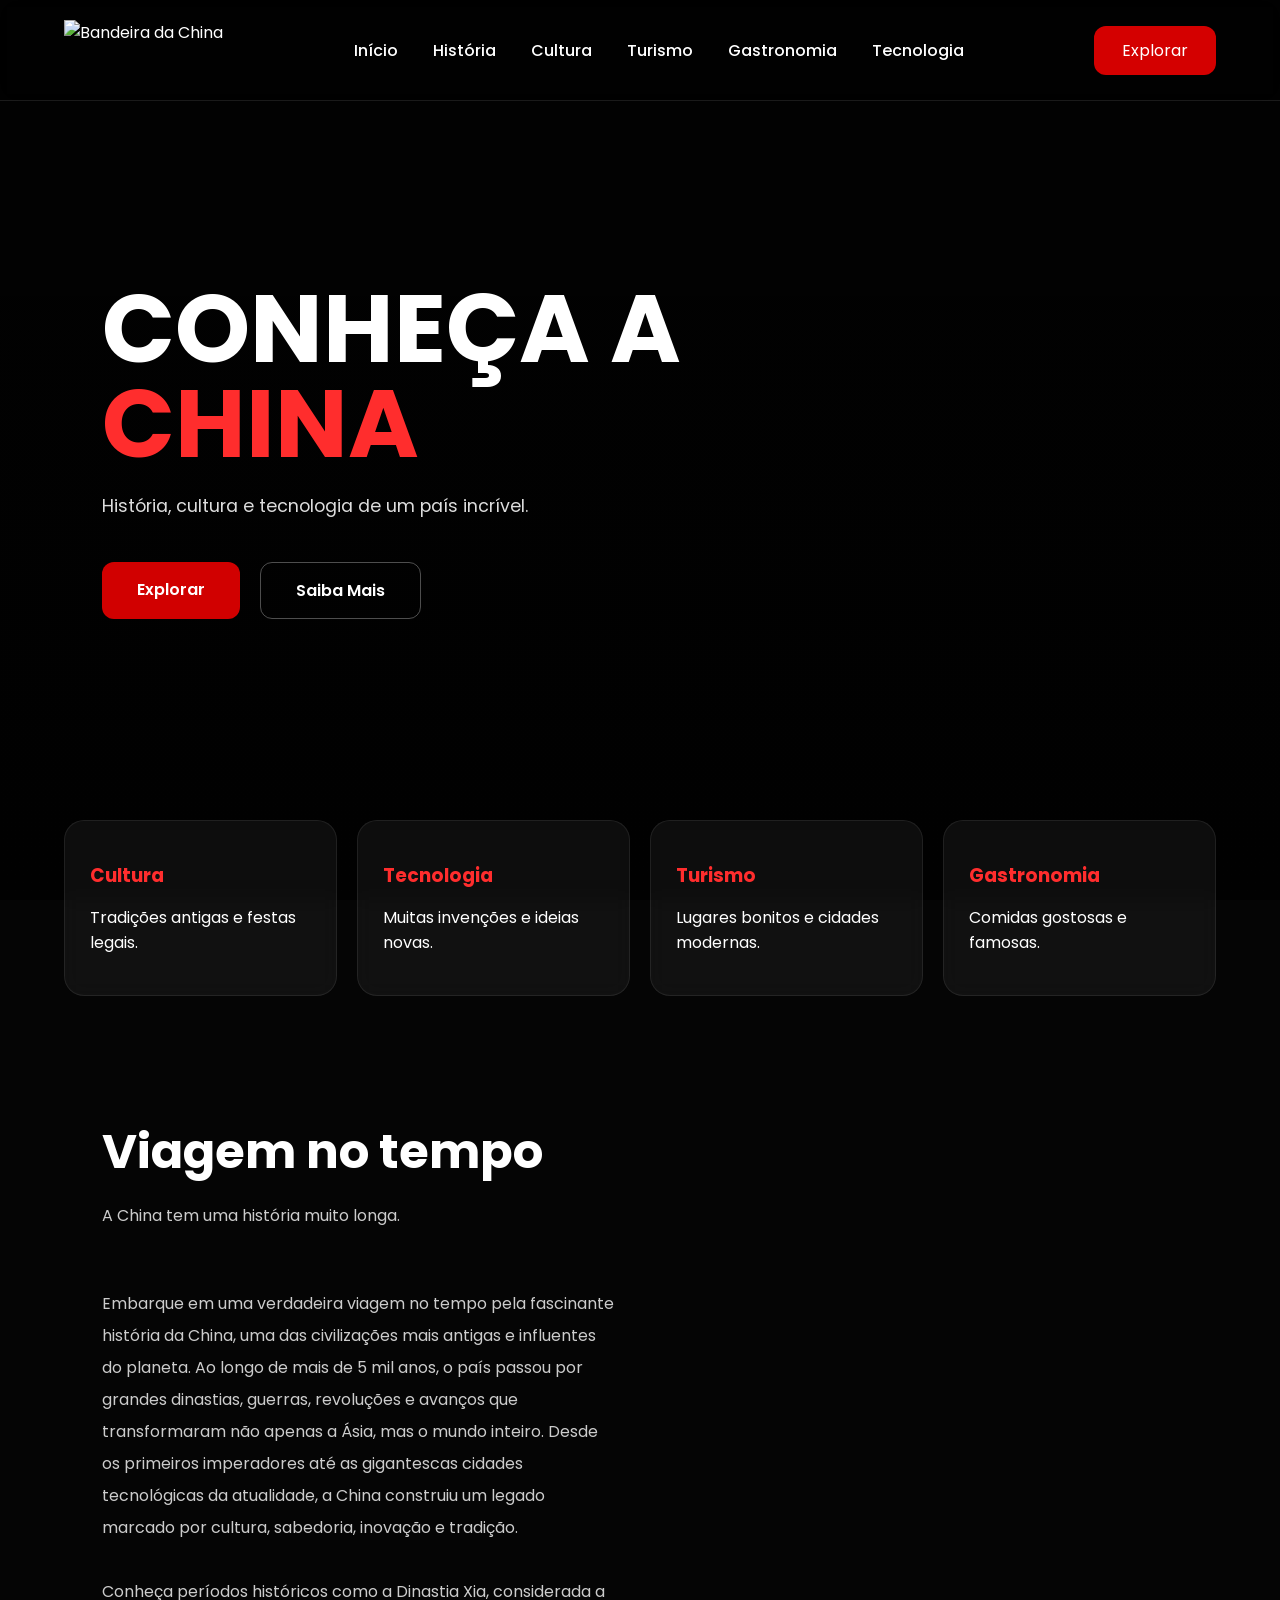
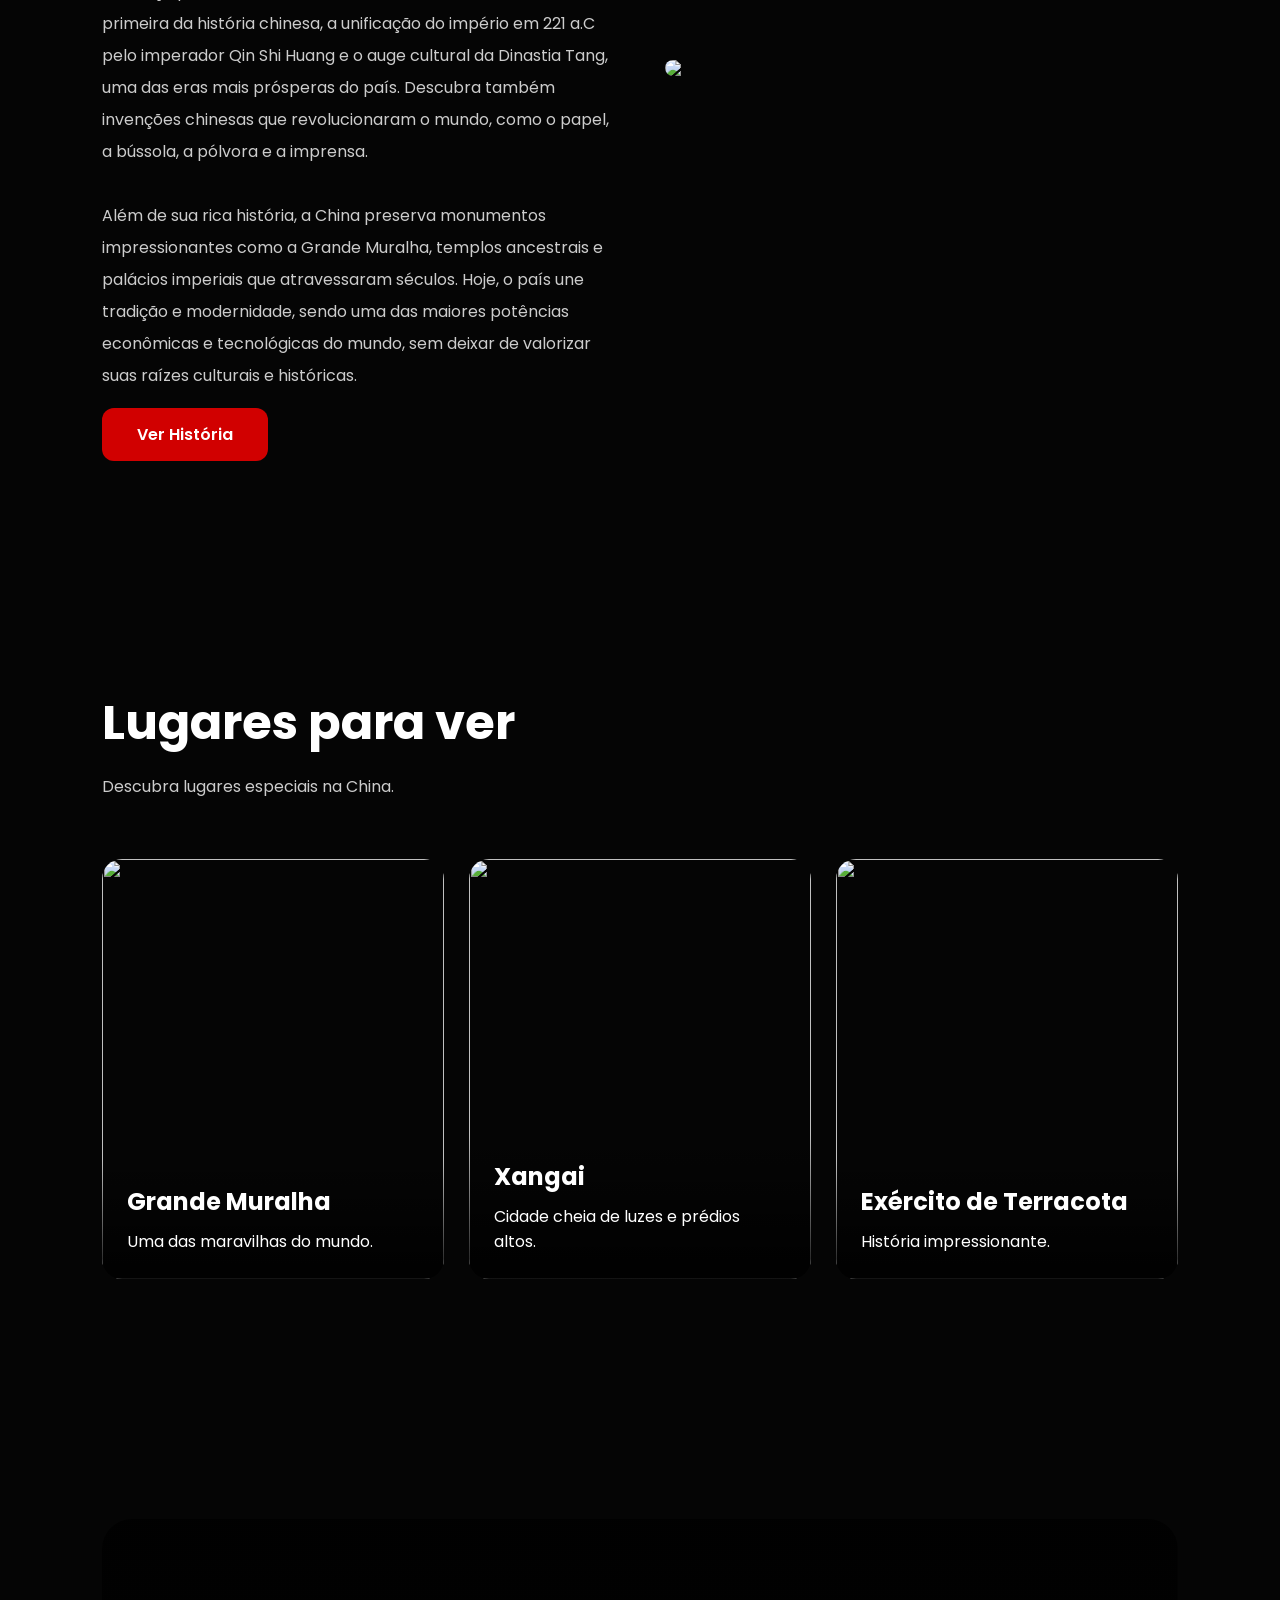
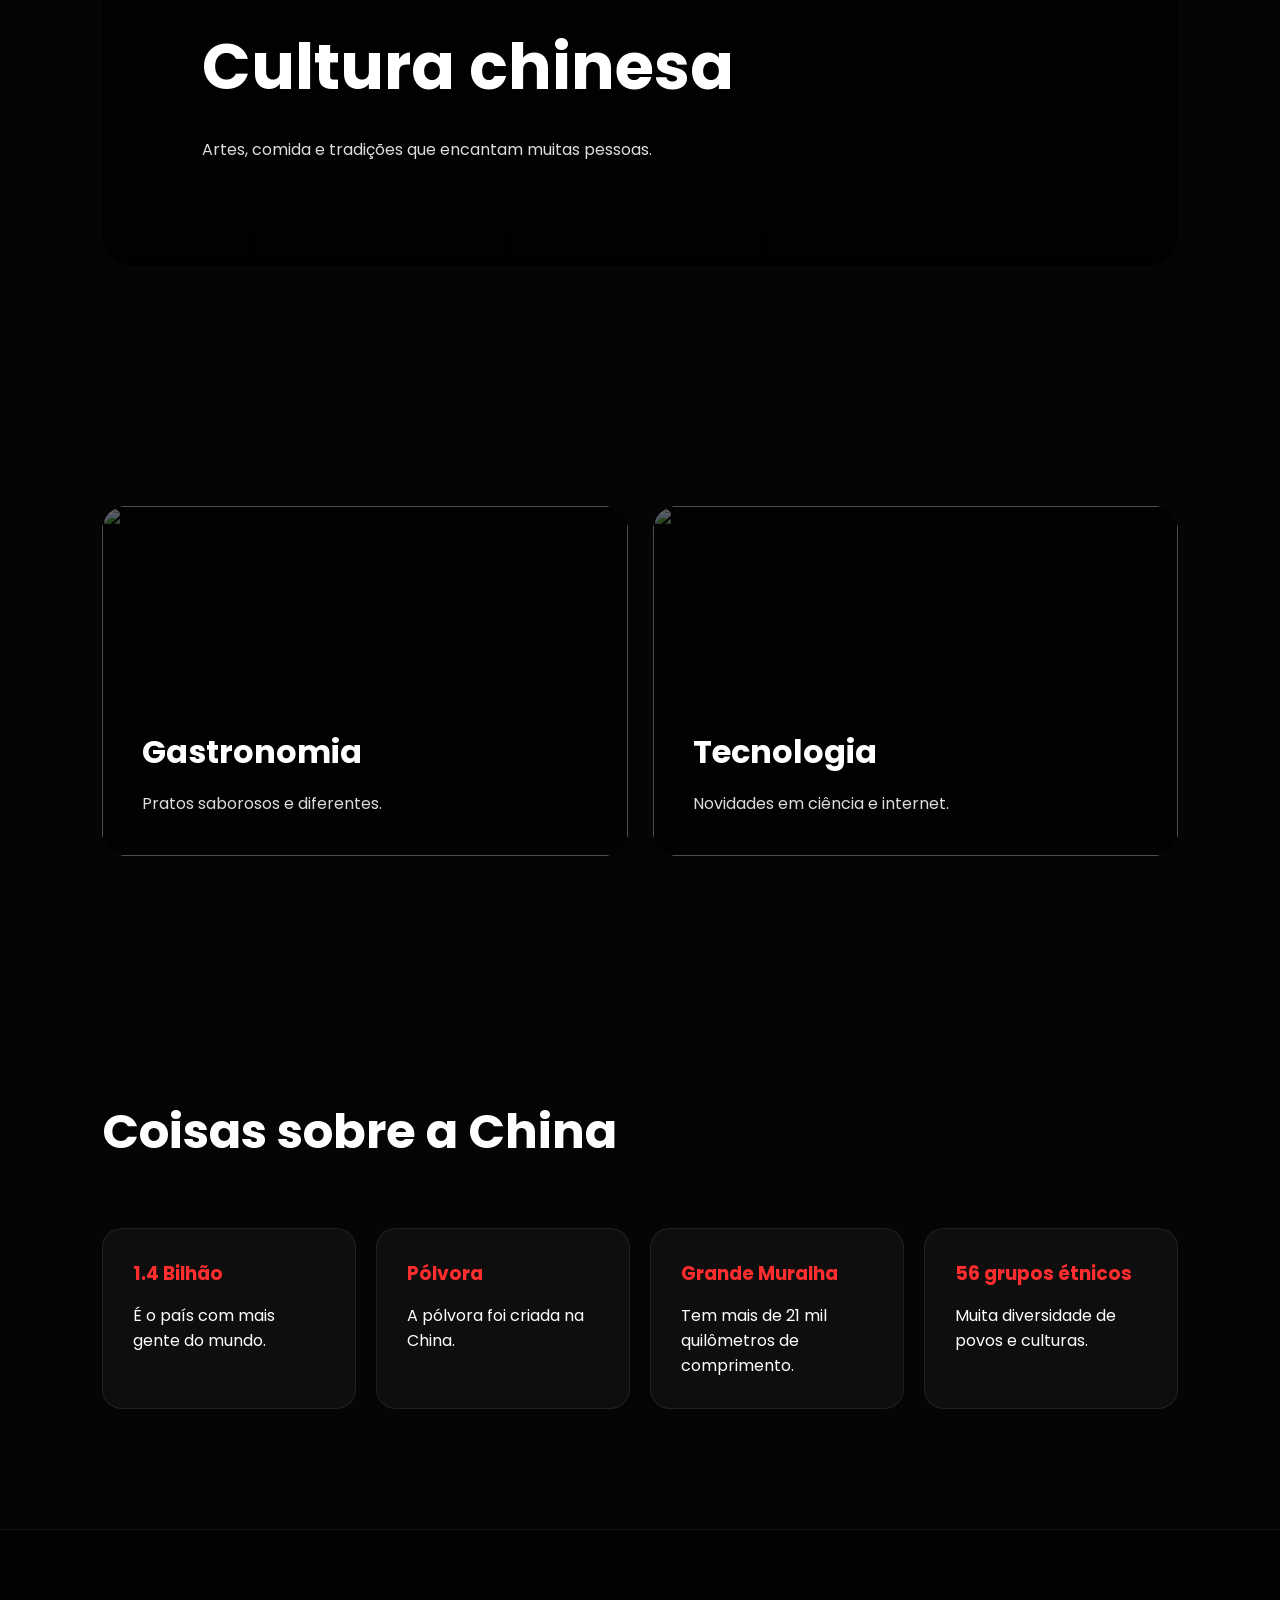
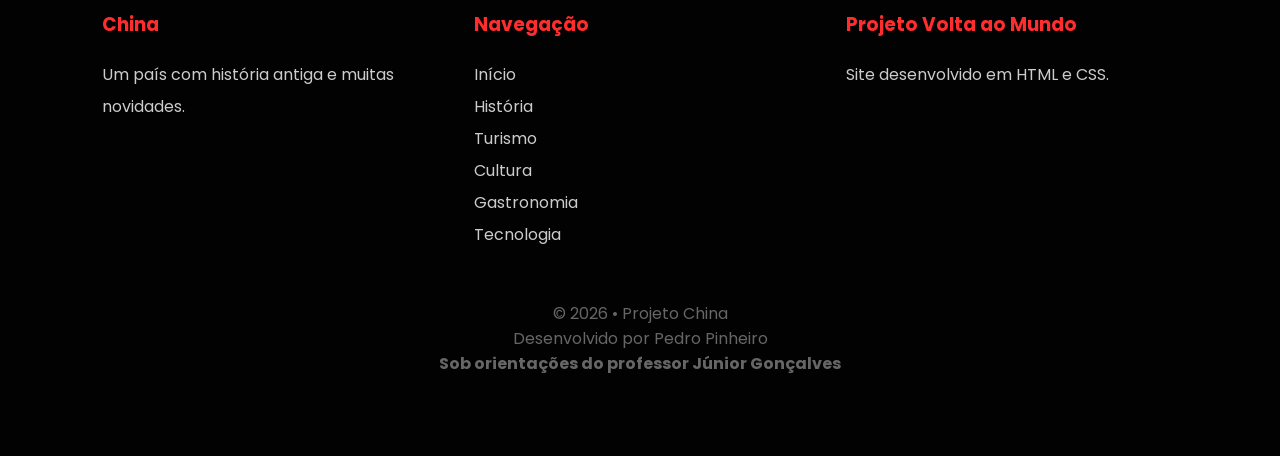
==== index.html @ c3c317b1 "Organizando estrutura do projeto" ====
<!DOCTYPE html>
<html lang="pt-BR">
<head>
<meta charset="UTF-8">
<meta name="viewport" content="width=device-width, initial-scale=1.0">

<title>China • Volta ao Mundo</title>

    <link rel="preconnect" href="https://fonts.googleapis.com">
    <link rel="preconnect" href="https://fonts.gstatic.com" crossorigin>

    <link href="https://fonts.googleapis.com/css2?family=Poppins:wght@300;400;500;600;700;800&display=swap" rel="stylesheet">

    <link rel="stylesheet" href="estilo css/style.css">
</head>
<body>

<header>

    <nav>

        <div class="logo">
            <img src="img/china.png" alt="Bandeira da China" class="logo-flag">
        </div>

        <div class="menu">
            <a href="site.html">Início</a>
            <a href="historia.html">História</a>
            <a href="cultura.html">Cultura</a>
            <a href="turismo.html">Turismo</a>
            <a href="gastronomia.html">Gastronomia</a>
            <a href="tecnologia.html">Tecnologia</a>
        </div>

            <a href="historia.html" class="btn-nav">Explorar</a>

    </nav>

</header>
    <section class="topo">

        <div class="topo-conteudo">

            <h1>
                Conheça a <span>China</span>
            </h1>

            <p>
            História, cultura e tecnologia de um país incrível.
            </p>

        <div class="topo-botoes">

<a href="historia.html" class="btn red">Explorar</a>

<a href="cultura.html" class="btn transparent">Saiba Mais</a>

        </div>

        </div>

    </section>

        <div class="destaques">

        <div class="cartao">
            <h3>Cultura</h3>
                <p>Tradições antigas e festas legais.</p>
        </div>

        <div class="cartao">
            <h3>Tecnologia</h3>
                <p>Muitas invenções e ideias novas.</p>
        </div>

        <div class="cartao">
            <h3>Turismo</h3>
                <p>Lugares bonitos e cidades modernas.</p>
        </div>

        <div class="cartao">
            <h3>Gastronomia</h3>
                <p>Comidas gostosas e famosas.</p>
        </div>

    </div>

    <section>

        <div class="title">

            <h2>Viagem no tempo</h2>

                <p>A China tem uma história muito longa.</p>

        </div>

        <div class="history">

        <div class="history-text">

                <p>
                Embarque em uma verdadeira viagem no tempo pela fascinante história da China, uma das civilizações mais antigas e influentes do planeta. Ao longo de mais de 5 mil anos, o país passou por grandes dinastias, guerras, revoluções e avanços que transformaram não apenas a Ásia, mas o mundo inteiro. Desde os primeiros imperadores até as gigantescas cidades tecnológicas da atualidade, a China construiu um legado marcado por cultura, sabedoria, inovação e tradição.
                <br><br>
                Conheça períodos históricos como a Dinastia Xia, considerada a primeira da história chinesa, a unificação do império em 221 a.C pelo imperador Qin Shi Huang e o auge cultural da Dinastia Tang, uma das eras mais prósperas do país. Descubra também invenções chinesas que revolucionaram o mundo, como o papel, a bússola, a pólvora e a imprensa.
                <br><br>
                Além de sua rica história, a China preserva monumentos impressionantes como a Grande Muralha, templos ancestrais e palácios imperiais que atravessaram séculos. Hoje, o país une tradição e modernidade, sendo uma das maiores potências econômicas e tecnológicas do mundo, sem deixar de valorizar suas raízes culturais e históricas.
                </p>

                    <a href="historia.html" class="btn red">Ver História</a>

        </div>

        <img src="https://images.unsplash.com/photo-1508804185872-d7badad00f7d?q=80&w=1974&auto=format&fit=crop">

    </div>

</section>

    <section>

        <div class="title">

            <h2>Lugares para ver</h2>

                <p>Descubra lugares especiais na China.</p>

    </div>

        <div class="cartoes">

        <a href="turismo.html" class="card-link">
            <div class="card">

                <img src="https://images.unsplash.com/photo-1508804185872-d7badad00f7d?q=80&w=1974&auto=format&fit=crop">

                <div class="overlay">
                    <h3>Grande Muralha</h3>
                        <p>Uma das maravilhas do mundo.</p>
                </div>

            </div>
        </a>

        <a href="turismo.html" class="card-link">
            <div class="card">

                <img src="img/xangaiimg.jpg">

                <div class="overlay">
                    <h3>Xangai</h3>
                        <p>Cidade cheia de luzes e prédios altos.</p>
                </div>

            </div>
        </a>

        <a href="turismo.html" class="card-link">
            <div class="card">

                <img src="img/guerreiros-do-exercito-de-terracota.webp">

                <div class="overlay">
                    <h3>Exército de Terracota</h3>
                        <p>História impressionante.</p>
                </div>

            </div>
        </a>

    </section>

    <section>

            <div class="culture">

                <h2>Cultura chinesa</h2>

                    <p>
                    Artes, comida e tradições que encantam muitas pessoas.
                    </p>

            </div>

    </section>

    <section>

            <div class="info-grid">

            <div class="info-card">

            <img src="https://images.unsplash.com/photo-1569718212165-3a8278d5f624?q=80&w=1974&auto=format&fit=crop">

            <div class="info-overlay">

            <h3>Gastronomia</h3>

                <p>
                Pratos saborosos e diferentes.
                </p>

            </div>

    </div>

            <div class="info-card">

            <img src="https://images.unsplash.com/photo-1516321318423-f06f85e504b3?q=80&w=1974&auto=format&fit=crop">

            <div class="info-overlay">

                <h3>Tecnologia</h3>

                    <p>
                    Novidades em ciência e internet.
                    </p>

            </div>

            </div>

    </div>

    </section>

    <section>

            <div class="title">

                <h2>Coisas sobre a China</h2>

            </div>

            <div class="facts">

            <div class="fact">
                <h3>1.4 Bilhão</h3>
                    <p>É o país com mais gente do mundo.</p>
            </div>

            <div class="fact">
                <h3>Pólvora</h3>
                    <p>A pólvora foi criada na China.</p>
            </div>

            <div class="fact">
                <h3>Grande Muralha</h3>
                    <p>Tem mais de 21 mil quilômetros de comprimento.</p>
            </div>

            <div class="fact">
                <h3>56 grupos étnicos</h3>
                    <p>Muita diversidade de povos e culturas.</p>
            </div>

    </div>

    </section>

    <footer>

            <div class="footer-content">

            <div>

                <h3>China</h3>

                    <p>
                    Um país com história antiga e muitas novidades.
                    </p>

            </div>

            <div>

                <h3>Navegação</h3>

                    <p><a href="site.html">Início</a></p>
                    <p><a href="historia.html">História</a></p>
                    <p><a href="turismo.html">Turismo</a></p>
                    <p><a href="cultura.html">Cultura</a></p>
                    <p><a href="gastronomia.html">Gastronomia</a></p>
                    <p><a href="tecnologia.html">Tecnologia</a></p>

            </div>

            <div>

                <h3>Projeto Volta ao Mundo</h3>

                    <p>
                    Site desenvolvido em HTML e CSS.
                    </p>

            </div>

    </div>

            <div class="copy">
            © 2026 • Projeto China
            <br>
            Desenvolvido por Pedro Pinheiro
            <br>
            <strong>Sob orientações do professor Júnior Gonçalves</strong>
            </div>

    </footer>

</body>
</html>
---- estilo css/style.css ----
*{
    margin:0;
    padding:0;
    box-sizing:border-box;
    scroll-behavior:smooth;
    font-family:'Poppins',sans-serif;
}

body{
    background:#050505;
    color:white;
    overflow-x:hidden;
}

::-webkit-scrollbar{
    width:10px;
}

::-webkit-scrollbar-thumb{
    background:#c40000;
    border-radius:20px;
}
header{
    width:100%;
    position:fixed;
    top:0;
    z-index:999;
    backdrop-filter:blur(10px);
    background:rgba(0,0,0,0.4);
    border-bottom:1px solid rgba(255,255,255,0.1);
}

nav{
    width:90%;
    margin:auto;
    display:flex;
    align-items:center;
    justify-content:space-between;
    padding:20px 0;
}

.logo{
    display:flex;
    align-items:center;
}

.logo img,
.logo-flag{
    height:60px;
    width:auto;
    display:block;
}

.menu{
    display:flex;
    gap:35px;
}

.menu a{
    text-decoration:none;
    color:white;
    font-weight:500;
    transition:0.3s;
}

.menu a:hover{
    color:#ff2d2d;
}

.btn-nav{
    padding:12px 28px;
    background:#d40000;
    border-radius:12px;
    text-decoration:none;
    color:white;
    transition:0.3s;
}

.btn-nav:hover{
    background:#ff0000;
}

.topo{
    height:100vh;
    background:
    linear-gradient(rgba(0,0,0,0.65), rgba(0,0,0,0.8)),
    url('../img/turismo.png');
    background-size:cover;
    background-position:center;
    display:flex;
    align-items:center;
    padding:0 8%;
}

.topo-conteudo{
    max-width:700px;
}

.topo-conteudo h1{
    font-size:6rem;
    line-height:95px;
    margin-bottom:20px;
    text-transform:uppercase;
}

.topo-conteudo h1 span{
    color:#ff2d2d;
}

.topo-conteudo p{
    font-size:1.1rem;
    color:#ddd;
    line-height:1.8;
    margin-bottom:40px;
}

.topo-botoes{
    display:flex;
    gap:20px;
}

.btn{
    padding:15px 35px;
    border-radius:12px;
    text-decoration:none;
    font-weight:600;
    transition:0.4s;
}

.red{
    background:#d10000;
    color:white;
}

.red:hover{
    background:#ff0000;
    transform:translateY(-5px);
}

.transparent{
    border:1px solid rgba(255,255,255,0.3);
    color:white;
}

.transparent:hover{
    background:white;
    color:black;
}

.destaques{
    width:90%;
    margin:auto;
    margin-top:-80px;
    display:grid;
    grid-template-columns:repeat(auto-fit,minmax(220px,1fr));
    gap:20px;
}

.cartao{
    background:rgba(255,255,255,0.05);
    border:1px solid rgba(255,255,255,0.08);
    padding:40px 25px;
    border-radius:20px;
    backdrop-filter:blur(10px);
    transition:0.4s;
}

.cartao:hover{
    transform:translateY(-10px);
    border-color:#ff0000;
}

.cartao h3{
    margin-bottom:15px;
    color:#ff2d2d;
}

section{
    padding:120px 8%;
}

.title{
    margin-bottom:60px;
}

.title h2{
    font-size:3rem;
    margin-bottom:15px;
}

.title span{
    color:#ff2d2d;
}

.title p{
    color:#ccc;
}

.history{
    display:grid;
    grid-template-columns:1fr 1fr;
    gap:50px;
    align-items:center;
}

.history img{
    width:100%;
    border-radius:25px;
}

.history-text p{
    line-height:2;
    color:#ccc;
    margin-bottom:30px;
}

.cartoes{
    display:grid;
    grid-template-columns:repeat(auto-fit,minmax(250px,1fr));
    gap:25px;
}

.card-link{
    text-decoration:none;
    color:inherit;
    display:block;
}

.card{

    position:relative;
    overflow:hidden;
    border-radius:20px;
    height:420px;
}

.card img{
    width:100%;
    height:100%;
    object-fit:cover;
    transition:0.5s;
}

.card:hover img{
    transform:scale(1.1);
}

.overlay{
    position:absolute;
    bottom:0;
    width:100%;
    padding:25px;
    background:linear-gradient(transparent, rgba(0,0,0,0.9));
}

.overlay h3{
    font-size:1.5rem;
    margin-bottom:10px;
}

.culture{
    background:
    linear-gradient(rgba(0,0,0,0.75), rgba(0,0,0,0.8)),
    url('https://images.unsplash.com/photo-1513407030348-c983a97b98d8?q=80&w=1974&auto=format&fit=crop');
    background-size:cover;
    background-position:center;
    border-radius:30px;
    padding:100px;
}

.culture h2{
    font-size:4rem;
    margin-bottom:20px;
}

.culture p{
    max-width:700px;
    color:#ddd;
    line-height:2;
}

.info-grid{
    display:grid;
    grid-template-columns:repeat(auto-fit,minmax(350px,1fr));
    gap:25px;
}

.info-card{
    position:relative;
    border-radius:25px;
    overflow:hidden;
    height:350px;
}

.info-card img{
    width:100%;
    height:100%;
    object-fit:cover;
}

.info-overlay{
    position:absolute;
    inset:0;
    background:rgba(0,0,0,0.6);
    padding:40px;
    display:flex;
    flex-direction:column;
    justify-content:end;
}

.info-overlay h3{
    font-size:2rem;
    margin-bottom:15px;
}

.info-overlay p{
    color:#ddd;
}

.facts{
    display:grid;
    grid-template-columns:repeat(auto-fit,minmax(250px,1fr));
    gap:20px;
}

.fact{
    background:rgba(255,255,255,0.04);
    border:1px solid rgba(255,255,255,0.08);
    border-radius:20px;
    padding:30px;
    transition:0.3s;
}

.fact:hover{
    border-color:#ff0000;
    transform:translateY(-10px);
}

.fact h3{
    color:#ff2d2d;
    margin-bottom:15px;
}

footer{
    padding:80px 8%;
    background:#020202;
    border-top:1px solid rgba(255,255,255,0.08);
}

.footer-content{
    display:grid;
    grid-template-columns:repeat(auto-fit,minmax(250px,1fr));
    gap:40px;
}

.footer-content h3{
    margin-bottom:20px;
    color:#ff2d2d;
}

.footer-content p,
.footer-content a{
    color:#ccc;
    text-decoration:none;
    line-height:2;
}

.copy{
    margin-top:50px;
    text-align:center;
    color:#666;
}

.cultura-page .topo{
    height:80vh;
    background:
    linear-gradient(rgba(0,0,0,0.6), rgba(0,0,0,0.8)),
    url('https://images.unsplash.com/photo-1513407030348-c983a97b98d8?q=80&w=1974&auto=format&fit=crop');
    background-size:cover;
    background-position:center;
    display:flex;
    align-items:center;
    justify-content:center;
    text-align:center;
}

.cultura-page section{
    padding:100px 10%;
}

.cultura-page .cartoes{
    display:grid;
    grid-template-columns:repeat(auto-fit,minmax(250px,1fr));
    gap:25px;
}

.cultura-page .card{
    background:#111;
    padding:40px;
    border-radius:20px;
    transition:0.3s;
}

.cultura-page .card:hover{
    transform:translateY(-10px);
    border:1px solid #ff0000;
}

.cultura-page .card h3{
    margin-bottom:15px;
    color:#ff0000;
}

.cultura-page .card p{
    color:#ccc;
    line-height:1.8;
}
.historia-page .topo{
    height:80vh;
    background:
    linear-gradient(rgba(0,0,0,0.6), rgba(0,0,0,0.8)),
    url('https://images.unsplash.com/photo-1528164344705-47542687000d?q=80&w=1974&auto=format&fit=crop');
    background-size:cover;
    background-position:center;
    display:flex;
    align-items:center;
    justify-content:center;
    text-align:center;
}

.historia-page .content{
    display:grid;
    grid-template-columns:1fr 1fr;
    gap:50px;
    align-items:center;
    margin-bottom:60px;
}

.historia-page .content img{
    width:100%;
    border-radius:25px;
}

.historia-page .content p{
    line-height:2;
    color:#ccc;
}

.historia-page .timeline{
    display:grid;
    grid-template-columns:repeat(auto-fit,minmax(200px,1fr));
    gap:20px;
}

.historia-page .box{
    background:rgba(255,255,255,0.04);
    border:1px solid rgba(255,255,255,0.08);
    border-radius:20px;
    padding:30px;
    text-align:center;
    transition:0.3s;
}

.historia-page .box:hover{
    border-color:#ff0000;
    transform:translateY(-10px);
}

.historia-page .box h3{
    color:#ff0000;
    margin-bottom:15px;
}

.gastronomia-page .topo{
    height:70vh;
    background:
    linear-gradient(rgba(0,0,0,0.7), rgba(0,0,0,0.8)),
    url('https://images.unsplash.com/photo-1569718212165-3a8278d5f624?q=80&w=1974&auto=format&fit=crop');
    background-size:cover;
    background-position:center;
    display:flex;
    align-items:center;
    justify-content:center;
    text-align:center;
}

.gastronomia-page section{
    padding:100px 10%;
}

.gastronomia-page .foods{
    display:grid;
    grid-template-columns:repeat(auto-fit,minmax(250px,1fr));
    gap:25px;
}

.gastronomia-page .food{
    background:#111;
    padding:30px;
    border-radius:20px;
    transition:0.3s;
}

.gastronomia-page .food:hover{
    transform:translateY(-10px);
    border:1px solid #ff0000;
}

.gastronomia-page .food h3{
    margin-bottom:15px;
    color:#ff0000;
}

.gastronomia-page .food p{
    color:#ccc;
    line-height:1.8;
}

.tecnologia-page .topo{
    height:80vh;
    background:
    linear-gradient(rgba(0,0,0,0.7), rgba(0,0,0,0.85)),
    url('https://images.unsplash.com/photo-1516321318423-f06f85e504b3?q=80&w=1974&auto=format&fit=crop');
    background-size:cover;
    background-position:center;
    display:flex;
    align-items:center;
    justify-content:center;
    text-align:center;
}

.tecnologia-page section{
    padding:100px 10%;
}

.tecnologia-page .tech-grid{
    display:grid;
    grid-template-columns:repeat(auto-fit,minmax(250px,1fr));
    gap:25px;
}

.tecnologia-page .tech{
    background:#111;
    padding:40px;
    border-radius:20px;
    border:1px solid rgba(255,255,255,0.08);
    transition:0.3s;
}

.tecnologia-page .tech:hover{
    transform:translateY(-10px);
    border-color:#ff0000;
}

.tecnologia-page .tech h3{
    margin-bottom:15px;
    color:#ff0000;
}

.tecnologia-page .tech p{
    color:#ccc;
    line-height:1.8;
}

.turismo-page .topo{
    height:80vh;
    background:
    linear-gradient(rgba(0,0,0,0.7), rgba(0,0,0,0.8)),
    url('../img/turismo.png');
    background-size:cover;
    background-position:center;
    display:flex;
    align-items:center;
    justify-content:center;
    text-align:center;
}

.turismo-page section{
    padding:100px 10%;
}

.turismo-page .gallery{
    display:grid;
    grid-template-columns:repeat(auto-fit,minmax(300px,1fr));
    gap:25px;
}

.turismo-page .place{
    position:relative;
    overflow:hidden;
    border-radius:20px;
    height:400px;
    transition:0.5s;
}

.turismo-page .place:hover{
    transform:scale(1.05);
}

.turismo-page .place img{
    width:100%;
    height:100%;
    object-fit:cover;
    transition:0.5s;
}

.turismo-page .place:hover img{
    transform:scale(1.1);
}

.turismo-page .overlay{
    position:absolute;
    bottom:0;
    width:100%;
    padding:25px;
    background:linear-gradient(transparent, rgba(0,0,0,0.9));
}

.turismo-page .overlay h2{
    font-size:1.5rem;
    margin-bottom:10px;
}

.tourism-cards{
    display:grid;
    grid-template-columns:repeat(auto-fit,minmax(300px,1fr));
    gap:30px;
    margin-top:60px;
}

.tourism-card{
    background:rgba(255,255,255,0.05);
    border:1px solid rgba(255,255,255,0.1);
    padding:40px;
    border-radius:20px;
    transition:0.3s;
}

.tourism-card:hover{
    transform:translateY(-10px);
    border-color:#ff2d2d;
    background:rgba(255,255,255,0.08);
}

.tourism-card h3{
    color:#ff2d2d;
    margin-bottom:20px;
    font-size:1.5rem;
}

.tourism-card p{
    color:#ccc;
    line-height:1.8;
    margin-bottom:15px;
}
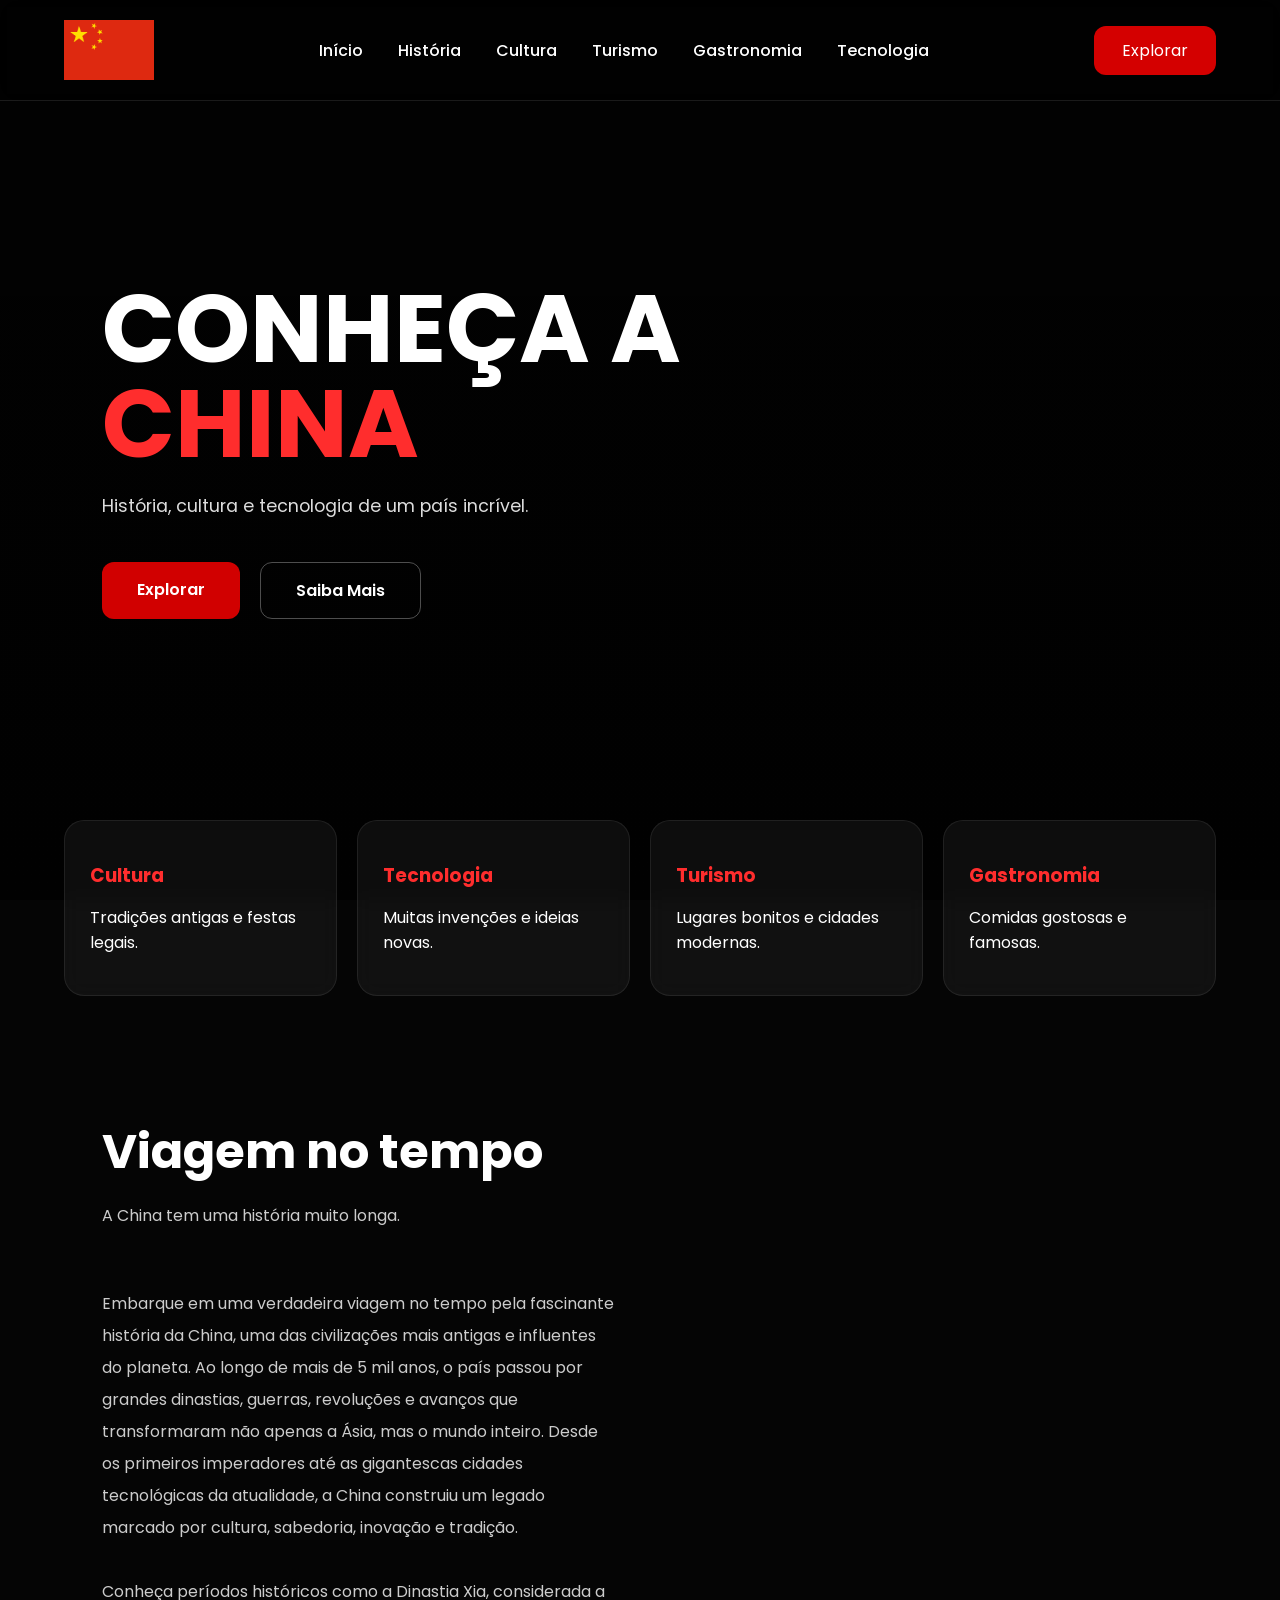
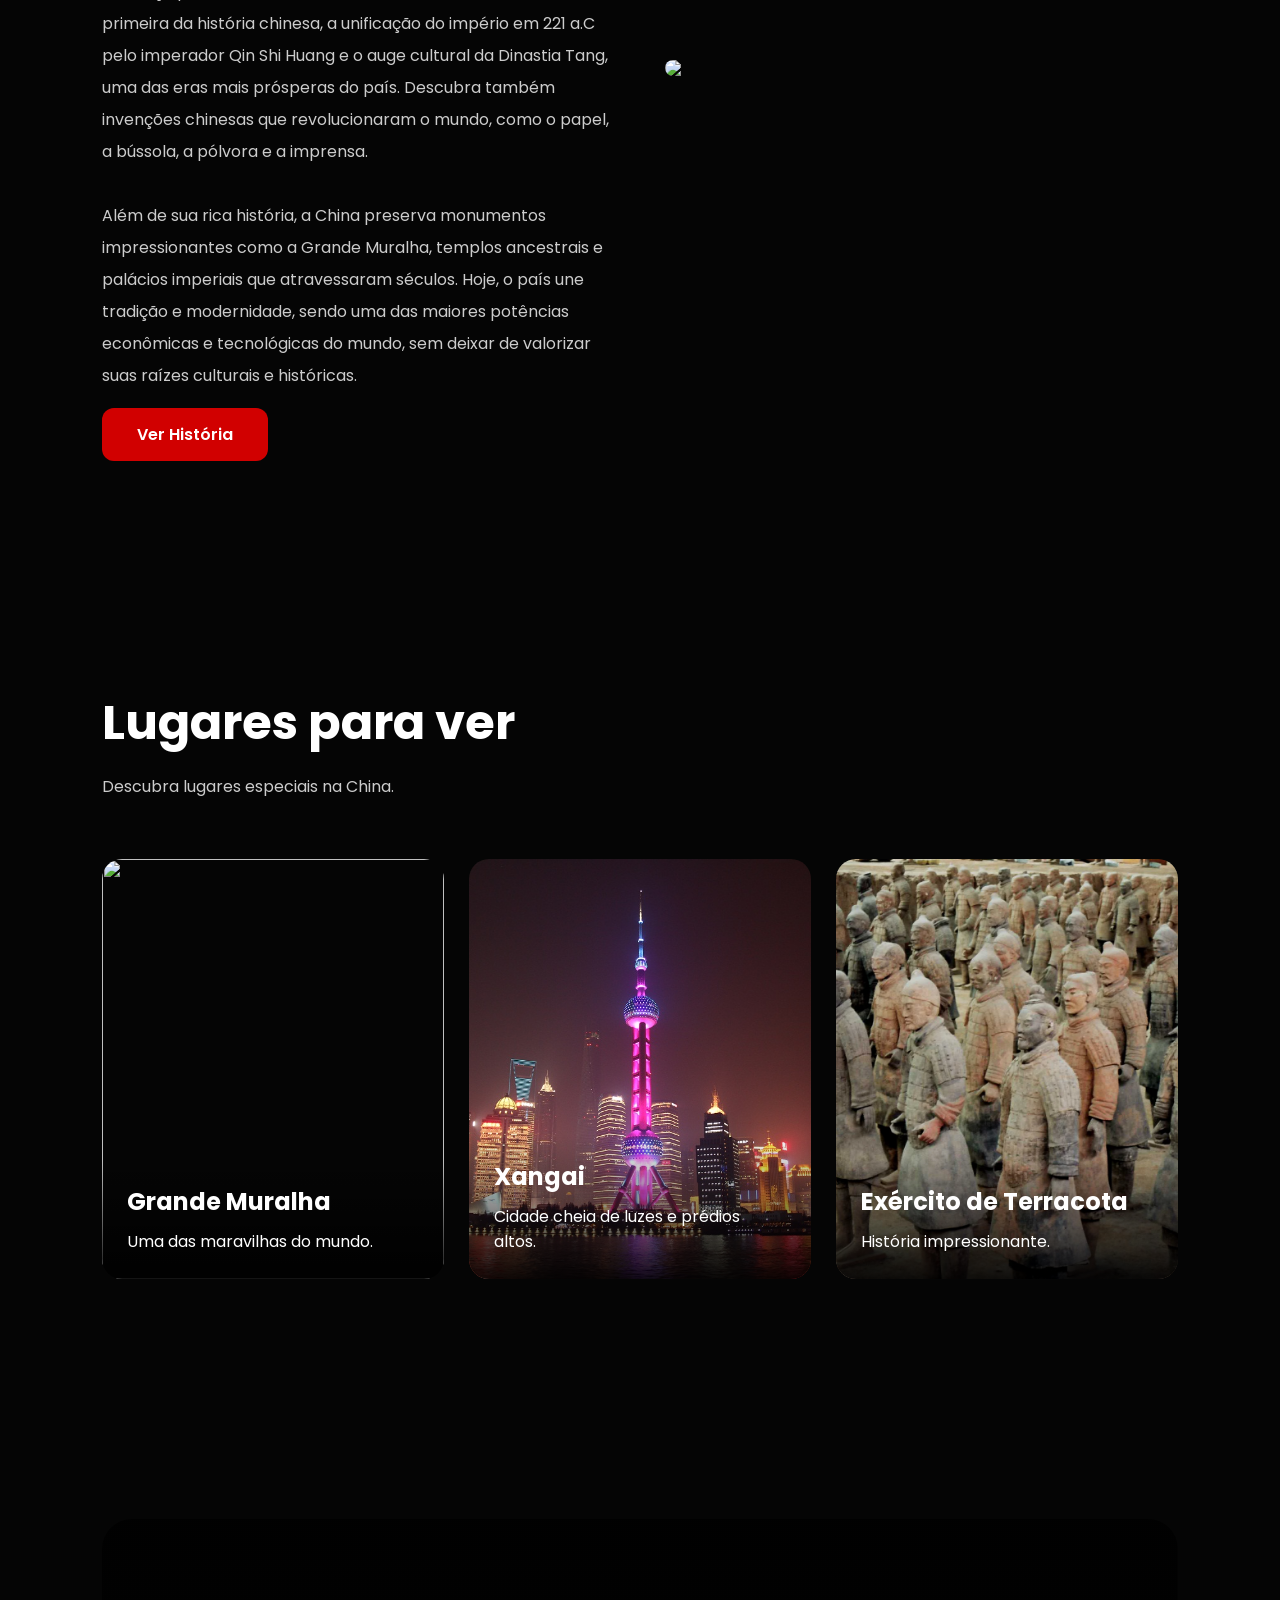
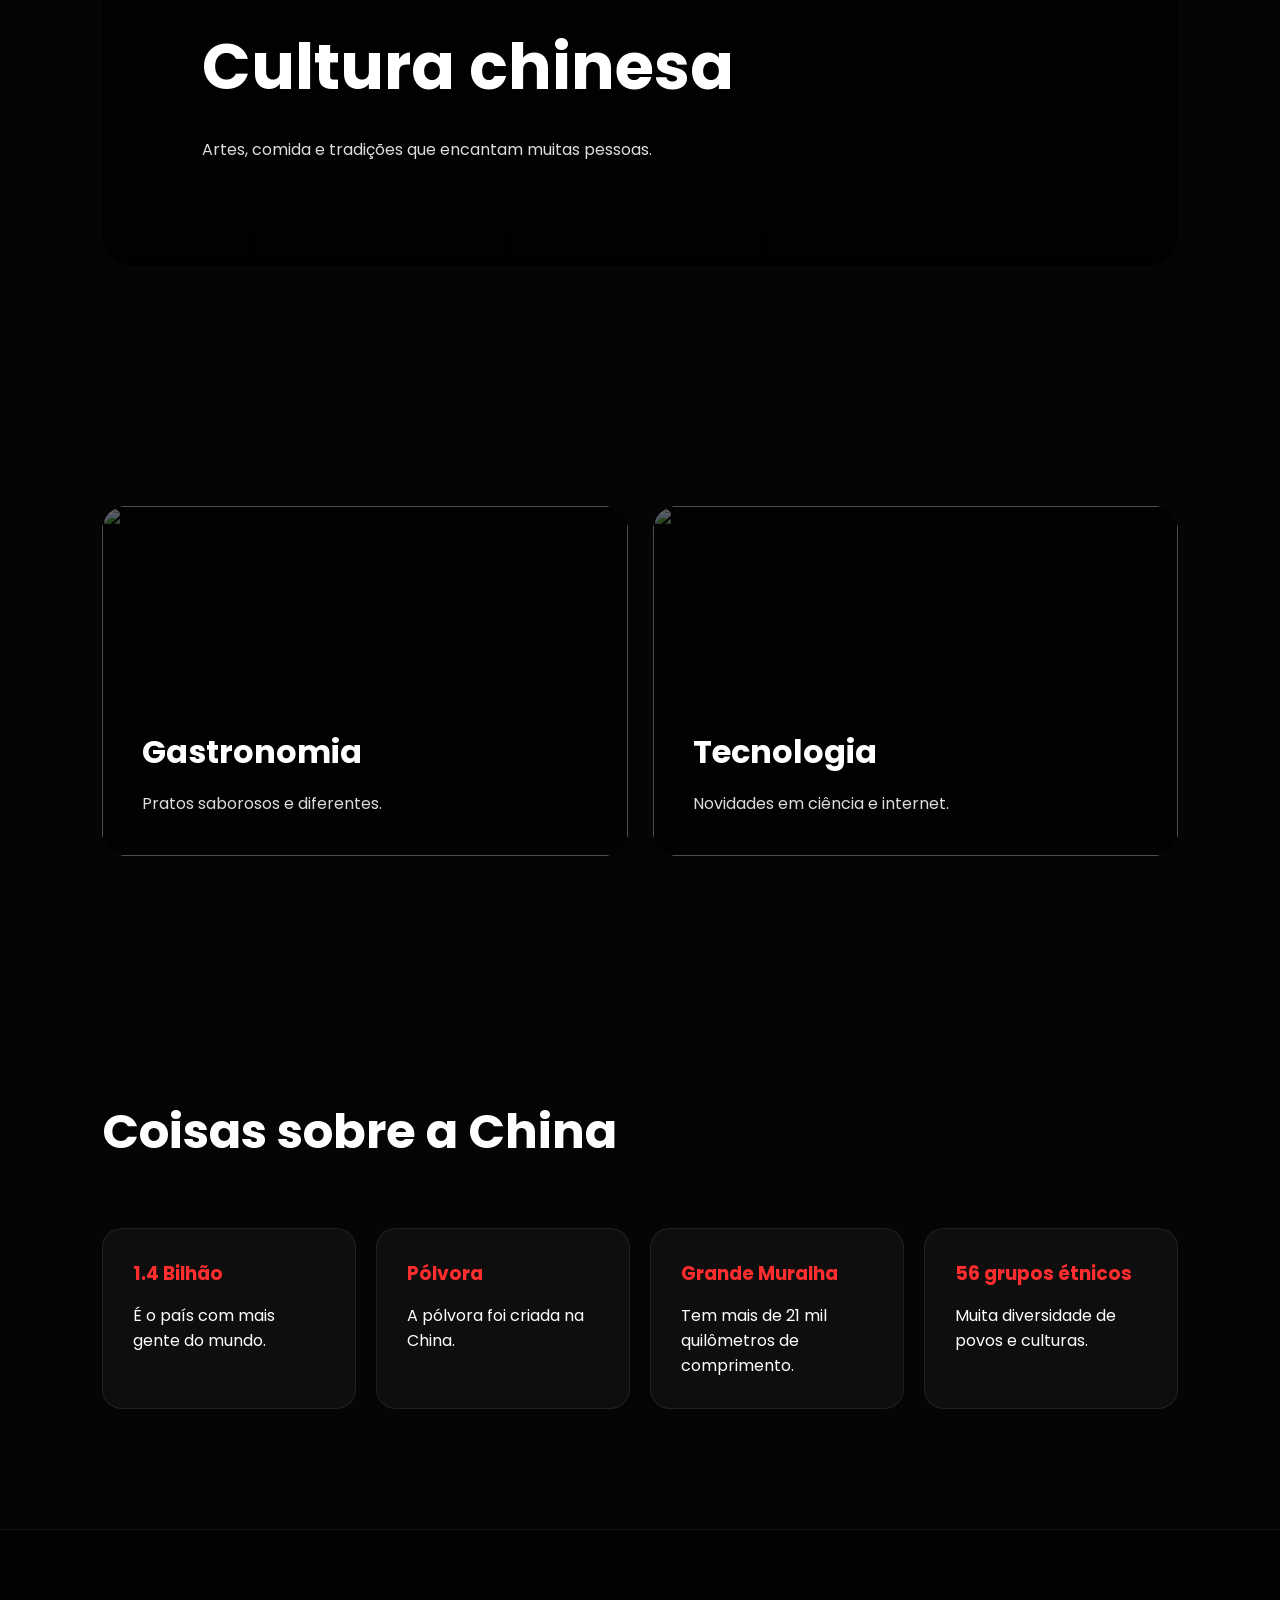
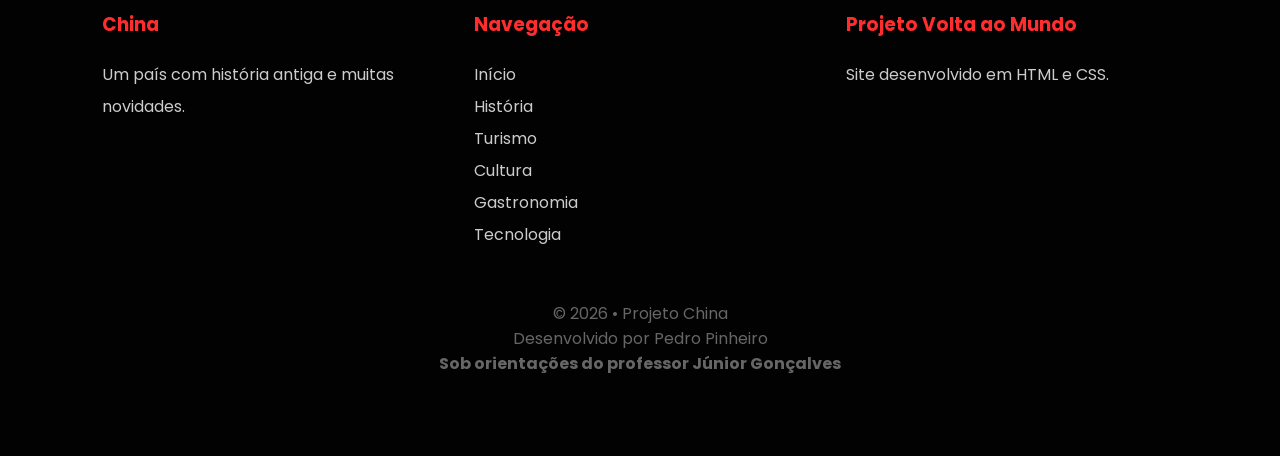
==== commit 808204dd: "Atualizado link das imagens" ====
--- a/index.html
+++ b/index.html
@@ -11,7 +11,7 @@
 
     <link href="https://fonts.googleapis.com/css2?family=Poppins:wght@300;400;500;600;700;800&display=swap" rel="stylesheet">
 
-    <link rel="stylesheet" href="estilo css/style.css">
+    <link rel="stylesheet" href="estilo_css/style.css">
 </head>
 <body>
 
@@ -20,19 +20,19 @@
     <nav>
 
         <div class="logo">
-            <img src="img/china.png" alt="Bandeira da China" class="logo-flag">
+            <img src="imagens/china.png" alt="Bandeira da China" class="logo-flag">
         </div>
 
         <div class="menu">
-            <a href="site.html">Início</a>
-            <a href="historia.html">História</a>
-            <a href="cultura.html">Cultura</a>
-            <a href="turismo.html">Turismo</a>
-            <a href="gastronomia.html">Gastronomia</a>
-            <a href="tecnologia.html">Tecnologia</a>
-        </div>
-
-            <a href="historia.html" class="btn-nav">Explorar</a>
+            <a href="index.html">Início</a>
+            <a href="paginas/historia.html">História</a>
+            <a href="paginas/cultura.html">Cultura</a>
+            <a href="paginas/turismo.html">Turismo</a>
+            <a href="paginas/gastronomia.html">Gastronomia</a>
+            <a href="paginas/tecnologia.html">Tecnologia</a>
+        </div>
+
+            <a href="paginas/historia.html" class="btn-nav">Explorar</a>
 
     </nav>
 
@@ -51,9 +51,9 @@
 
         <div class="topo-botoes">
 
-<a href="historia.html" class="btn red">Explorar</a>
-
-<a href="cultura.html" class="btn transparent">Saiba Mais</a>
+<a href="paginas/historia.html" class="btn red">Explorar</a>
+
+<a href="paginas/cultura.html" class="btn transparent">Saiba Mais</a>
 
         </div>
 
@@ -107,7 +107,7 @@
                 Além de sua rica história, a China preserva monumentos impressionantes como a Grande Muralha, templos ancestrais e palácios imperiais que atravessaram séculos. Hoje, o país une tradição e modernidade, sendo uma das maiores potências econômicas e tecnológicas do mundo, sem deixar de valorizar suas raízes culturais e históricas.
                 </p>
 
-                    <a href="historia.html" class="btn red">Ver História</a>
+                    <a href="paginas/historia.html" class="btn red">Ver História</a>
 
         </div>
 
@@ -129,7 +129,7 @@
 
         <div class="cartoes">
 
-        <a href="turismo.html" class="card-link">
+        <a href="paginas/turismo.html" class="card-link">
             <div class="card">
 
                 <img src="https://images.unsplash.com/photo-1508804185872-d7badad00f7d?q=80&w=1974&auto=format&fit=crop">
@@ -142,10 +142,10 @@
             </div>
         </a>
 
-        <a href="turismo.html" class="card-link">
+        <a href="paginas/turismo.html" class="card-link">
             <div class="card">
 
-                <img src="img/xangaiimg.jpg">
+                <img src="imagens/xangaiimg.jpg">
 
                 <div class="overlay">
                     <h3>Xangai</h3>
@@ -155,10 +155,10 @@
             </div>
         </a>
 
-        <a href="turismo.html" class="card-link">
+        <a href="paginas/turismo.html" class="card-link">
             <div class="card">
 
-                <img src="img/guerreiros-do-exercito-de-terracota.webp">
+                <img src="imagens/guerreiros-do-exercito-de-terracota.webp">
 
                 <div class="overlay">
                     <h3>Exército de Terracota</h3>
@@ -276,12 +276,12 @@
 
                 <h3>Navegação</h3>
 
-                    <p><a href="site.html">Início</a></p>
-                    <p><a href="historia.html">História</a></p>
-                    <p><a href="turismo.html">Turismo</a></p>
-                    <p><a href="cultura.html">Cultura</a></p>
-                    <p><a href="gastronomia.html">Gastronomia</a></p>
-                    <p><a href="tecnologia.html">Tecnologia</a></p>
+                    <p><a href="index.html">Início</a></p>
+                    <p><a href="paginas/historia.html">História</a></p>
+                    <p><a href="paginas/turismo.html">Turismo</a></p>
+                    <p><a href="paginas/cultura.html">Cultura</a></p>
+                    <p><a href="paginas/gastronomia.html">Gastronomia</a></p>
+                    <p><a href="paginas/tecnologia.html">Tecnologia</a></p>
 
             </div>
 
--- a/estilo_css/style.css
+++ b/estilo_css/style.css
@@ -0,0 +1,655 @@
+*{
+    margin:0;
+    padding:0;
+    box-sizing:border-box;
+    scroll-behavior:smooth;
+    font-family:'Poppins',sans-serif;
+}
+
+body{
+    background:#050505;
+    color:white;
+    overflow-x:hidden;
+}
+
+::-webkit-scrollbar{
+    width:10px;
+}
+
+::-webkit-scrollbar-thumb{
+    background:#c40000;
+    border-radius:20px;
+}
+header{
+    width:100%;
+    position:fixed;
+    top:0;
+    z-index:999;
+    backdrop-filter:blur(10px);
+    background:rgba(0,0,0,0.4);
+    border-bottom:1px solid rgba(255,255,255,0.1);
+}
+
+nav{
+    width:90%;
+    margin:auto;
+    display:flex;
+    align-items:center;
+    justify-content:space-between;
+    padding:20px 0;
+}
+
+.logo{
+    display:flex;
+    align-items:center;
+}
+
+.logo img,
+.logo-flag{
+    height:60px;
+    width:auto;
+    display:block;
+}
+
+.menu{
+    display:flex;
+    gap:35px;
+}
+
+.menu a{
+    text-decoration:none;
+    color:white;
+    font-weight:500;
+    transition:0.3s;
+}
+
+.menu a:hover{
+    color:#ff2d2d;
+}
+
+.btn-nav{
+    padding:12px 28px;
+    background:#d40000;
+    border-radius:12px;
+    text-decoration:none;
+    color:white;
+    transition:0.3s;
+}
+
+.btn-nav:hover{
+    background:#ff0000;
+}
+
+.topo{
+    height:100vh;
+    background:
+    linear-gradient(rgba(0,0,0,0.65), rgba(0,0,0,0.8)),
+    url('../img/turismo.png');
+    background-size:cover;
+    background-position:center;
+    display:flex;
+    align-items:center;
+    padding:0 8%;
+}
+
+.topo-conteudo{
+    max-width:700px;
+}
+
+.topo-conteudo h1{
+    font-size:6rem;
+    line-height:95px;
+    margin-bottom:20px;
+    text-transform:uppercase;
+}
+
+.topo-conteudo h1 span{
+    color:#ff2d2d;
+}
+
+.topo-conteudo p{
+    font-size:1.1rem;
+    color:#ddd;
+    line-height:1.8;
+    margin-bottom:40px;
+}
+
+.topo-botoes{
+    display:flex;
+    gap:20px;
+}
+
+.btn{
+    padding:15px 35px;
+    border-radius:12px;
+    text-decoration:none;
+    font-weight:600;
+    transition:0.4s;
+}
+
+.red{
+    background:#d10000;
+    color:white;
+}
+
+.red:hover{
+    background:#ff0000;
+    transform:translateY(-5px);
+}
+
+.transparent{
+    border:1px solid rgba(255,255,255,0.3);
+    color:white;
+}
+
+.transparent:hover{
+    background:white;
+    color:black;
+}
+
+.destaques{
+    width:90%;
+    margin:auto;
+    margin-top:-80px;
+    display:grid;
+    grid-template-columns:repeat(auto-fit,minmax(220px,1fr));
+    gap:20px;
+}
+
+.cartao{
+    background:rgba(255,255,255,0.05);
+    border:1px solid rgba(255,255,255,0.08);
+    padding:40px 25px;
+    border-radius:20px;
+    backdrop-filter:blur(10px);
+    transition:0.4s;
+}
+
+.cartao:hover{
+    transform:translateY(-10px);
+    border-color:#ff0000;
+}
+
+.cartao h3{
+    margin-bottom:15px;
+    color:#ff2d2d;
+}
+
+section{
+    padding:120px 8%;
+}
+
+.title{
+    margin-bottom:60px;
+}
+
+.title h2{
+    font-size:3rem;
+    margin-bottom:15px;
+}
+
+.title span{
+    color:#ff2d2d;
+}
+
+.title p{
+    color:#ccc;
+}
+
+.history{
+    display:grid;
+    grid-template-columns:1fr 1fr;
+    gap:50px;
+    align-items:center;
+}
+
+.history img{
+    width:100%;
+    border-radius:25px;
+}
+
+.history-text p{
+    line-height:2;
+    color:#ccc;
+    margin-bottom:30px;
+}
+
+.cartoes{
+    display:grid;
+    grid-template-columns:repeat(auto-fit,minmax(250px,1fr));
+    gap:25px;
+}
+
+.card-link{
+    text-decoration:none;
+    color:inherit;
+    display:block;
+}
+
+.card{
+
+    position:relative;
+    overflow:hidden;
+    border-radius:20px;
+    height:420px;
+}
+
+.card img{
+    width:100%;
+    height:100%;
+    object-fit:cover;
+    transition:0.5s;
+}
+
+.card:hover img{
+    transform:scale(1.1);
+}
+
+.overlay{
+    position:absolute;
+    bottom:0;
+    width:100%;
+    padding:25px;
+    background:linear-gradient(transparent, rgba(0,0,0,0.9));
+}
+
+.overlay h3{
+    font-size:1.5rem;
+    margin-bottom:10px;
+}
+
+.culture{
+    background:
+    linear-gradient(rgba(0,0,0,0.75), rgba(0,0,0,0.8)),
+    url('https://images.unsplash.com/photo-1513407030348-c983a97b98d8?q=80&w=1974&auto=format&fit=crop');
+    background-size:cover;
+    background-position:center;
+    border-radius:30px;
+    padding:100px;
+}
+
+.culture h2{
+    font-size:4rem;
+    margin-bottom:20px;
+}
+
+.culture p{
+    max-width:700px;
+    color:#ddd;
+    line-height:2;
+}
+
+.info-grid{
+    display:grid;
+    grid-template-columns:repeat(auto-fit,minmax(350px,1fr));
+    gap:25px;
+}
+
+.info-card{
+    position:relative;
+    border-radius:25px;
+    overflow:hidden;
+    height:350px;
+}
+
+.info-card img{
+    width:100%;
+    height:100%;
+    object-fit:cover;
+}
+
+.info-overlay{
+    position:absolute;
+    inset:0;
+    background:rgba(0,0,0,0.6);
+    padding:40px;
+    display:flex;
+    flex-direction:column;
+    justify-content:end;
+}
+
+.info-overlay h3{
+    font-size:2rem;
+    margin-bottom:15px;
+}
+
+.info-overlay p{
+    color:#ddd;
+}
+
+.facts{
+    display:grid;
+    grid-template-columns:repeat(auto-fit,minmax(250px,1fr));
+    gap:20px;
+}
+
+.fact{
+    background:rgba(255,255,255,0.04);
+    border:1px solid rgba(255,255,255,0.08);
+    border-radius:20px;
+    padding:30px;
+    transition:0.3s;
+}
+
+.fact:hover{
+    border-color:#ff0000;
+    transform:translateY(-10px);
+}
+
+.fact h3{
+    color:#ff2d2d;
+    margin-bottom:15px;
+}
+
+footer{
+    padding:80px 8%;
+    background:#020202;
+    border-top:1px solid rgba(255,255,255,0.08);
+}
+
+.footer-content{
+    display:grid;
+    grid-template-columns:repeat(auto-fit,minmax(250px,1fr));
+    gap:40px;
+}
+
+.footer-content h3{
+    margin-bottom:20px;
+    color:#ff2d2d;
+}
+
+.footer-content p,
+.footer-content a{
+    color:#ccc;
+    text-decoration:none;
+    line-height:2;
+}
+
+.copy{
+    margin-top:50px;
+    text-align:center;
+    color:#666;
+}
+
+.cultura-page .topo{
+    height:80vh;
+    background:
+    linear-gradient(rgba(0,0,0,0.6), rgba(0,0,0,0.8)),
+    url('https://images.unsplash.com/photo-1513407030348-c983a97b98d8?q=80&w=1974&auto=format&fit=crop');
+    background-size:cover;
+    background-position:center;
+    display:flex;
+    align-items:center;
+    justify-content:center;
+    text-align:center;
+}
+
+.cultura-page section{
+    padding:100px 10%;
+}
+
+.cultura-page .cartoes{
+    display:grid;
+    grid-template-columns:repeat(auto-fit,minmax(250px,1fr));
+    gap:25px;
+}
+
+.cultura-page .card{
+    background:#111;
+    padding:40px;
+    border-radius:20px;
+    transition:0.3s;
+}
+
+.cultura-page .card:hover{
+    transform:translateY(-10px);
+    border:1px solid #ff0000;
+}
+
+.cultura-page .card h3{
+    margin-bottom:15px;
+    color:#ff0000;
+}
+
+.cultura-page .card p{
+    color:#ccc;
+    line-height:1.8;
+}
+.historia-page .topo{
+    height:80vh;
+    background:
+    linear-gradient(rgba(0,0,0,0.6), rgba(0,0,0,0.8)),
+    url('https://images.unsplash.com/photo-1528164344705-47542687000d?q=80&w=1974&auto=format&fit=crop');
+    background-size:cover;
+    background-position:center;
+    display:flex;
+    align-items:center;
+    justify-content:center;
+    text-align:center;
+}
+
+.historia-page .content{
+    display:grid;
+    grid-template-columns:1fr 1fr;
+    gap:50px;
+    align-items:center;
+    margin-bottom:60px;
+}
+
+.historia-page .content img{
+    width:100%;
+    border-radius:25px;
+}
+
+.historia-page .content p{
+    line-height:2;
+    color:#ccc;
+}
+
+.historia-page .timeline{
+    display:grid;
+    grid-template-columns:repeat(auto-fit,minmax(200px,1fr));
+    gap:20px;
+}
+
+.historia-page .box{
+    background:rgba(255,255,255,0.04);
+    border:1px solid rgba(255,255,255,0.08);
+    border-radius:20px;
+    padding:30px;
+    text-align:center;
+    transition:0.3s;
+}
+
+.historia-page .box:hover{
+    border-color:#ff0000;
+    transform:translateY(-10px);
+}
+
+.historia-page .box h3{
+    color:#ff0000;
+    margin-bottom:15px;
+}
+
+.gastronomia-page .topo{
+    height:70vh;
+    background:
+    linear-gradient(rgba(0,0,0,0.7), rgba(0,0,0,0.8)),
+    url('https://images.unsplash.com/photo-1569718212165-3a8278d5f624?q=80&w=1974&auto=format&fit=crop');
+    background-size:cover;
+    background-position:center;
+    display:flex;
+    align-items:center;
+    justify-content:center;
+    text-align:center;
+}
+
+.gastronomia-page section{
+    padding:100px 10%;
+}
+
+.gastronomia-page .foods{
+    display:grid;
+    grid-template-columns:repeat(auto-fit,minmax(250px,1fr));
+    gap:25px;
+}
+
+.gastronomia-page .food{
+    background:#111;
+    padding:30px;
+    border-radius:20px;
+    transition:0.3s;
+}
+
+.gastronomia-page .food:hover{
+    transform:translateY(-10px);
+    border:1px solid #ff0000;
+}
+
+.gastronomia-page .food h3{
+    margin-bottom:15px;
+    color:#ff0000;
+}
+
+.gastronomia-page .food p{
+    color:#ccc;
+    line-height:1.8;
+}
+
+.tecnologia-page .topo{
+    height:80vh;
+    background:
+    linear-gradient(rgba(0,0,0,0.7), rgba(0,0,0,0.85)),
+    url('https://images.unsplash.com/photo-1516321318423-f06f85e504b3?q=80&w=1974&auto=format&fit=crop');
+    background-size:cover;
+    background-position:center;
+    display:flex;
+    align-items:center;
+    justify-content:center;
+    text-align:center;
+}
+
+.tecnologia-page section{
+    padding:100px 10%;
+}
+
+.tecnologia-page .tech-grid{
+    display:grid;
+    grid-template-columns:repeat(auto-fit,minmax(250px,1fr));
+    gap:25px;
+}
+
+.tecnologia-page .tech{
+    background:#111;
+    padding:40px;
+    border-radius:20px;
+    border:1px solid rgba(255,255,255,0.08);
+    transition:0.3s;
+}
+
+.tecnologia-page .tech:hover{
+    transform:translateY(-10px);
+    border-color:#ff0000;
+}
+
+.tecnologia-page .tech h3{
+    margin-bottom:15px;
+    color:#ff0000;
+}
+
+.tecnologia-page .tech p{
+    color:#ccc;
+    line-height:1.8;
+}
+
+.turismo-page .topo{
+    height:80vh;
+    background:
+    linear-gradient(rgba(0,0,0,0.7), rgba(0,0,0,0.8)),
+    url('../img/turismo.png');
+    background-size:cover;
+    background-position:center;
+    display:flex;
+    align-items:center;
+    justify-content:center;
+    text-align:center;
+}
+
+.turismo-page section{
+    padding:100px 10%;
+}
+
+.turismo-page .gallery{
+    display:grid;
+    grid-template-columns:repeat(auto-fit,minmax(300px,1fr));
+    gap:25px;
+}
+
+.turismo-page .place{
+    position:relative;
+    overflow:hidden;
+    border-radius:20px;
+    height:400px;
+    transition:0.5s;
+}
+
+.turismo-page .place:hover{
+    transform:scale(1.05);
+}
+
+.turismo-page .place img{
+    width:100%;
+    height:100%;
+    object-fit:cover;
+    transition:0.5s;
+}
+
+.turismo-page .place:hover img{
+    transform:scale(1.1);
+}
+
+.turismo-page .overlay{
+    position:absolute;
+    bottom:0;
+    width:100%;
+    padding:25px;
+    background:linear-gradient(transparent, rgba(0,0,0,0.9));
+}
+
+.turismo-page .overlay h2{
+    font-size:1.5rem;
+    margin-bottom:10px;
+}
+
+.tourism-cards{
+    display:grid;
+    grid-template-columns:repeat(auto-fit,minmax(300px,1fr));
+    gap:30px;
+    margin-top:60px;
+}
+
+.tourism-card{
+    background:rgba(255,255,255,0.05);
+    border:1px solid rgba(255,255,255,0.1);
+    padding:40px;
+    border-radius:20px;
+    transition:0.3s;
+}
+
+.tourism-card:hover{
+    transform:translateY(-10px);
+    border-color:#ff2d2d;
+    background:rgba(255,255,255,0.08);
+}
+
+.tourism-card h3{
+    color:#ff2d2d;
+    margin-bottom:20px;
+    font-size:1.5rem;
+}
+
+.tourism-card p{
+    color:#ccc;
+    line-height:1.8;
+    margin-bottom:15px;
+}
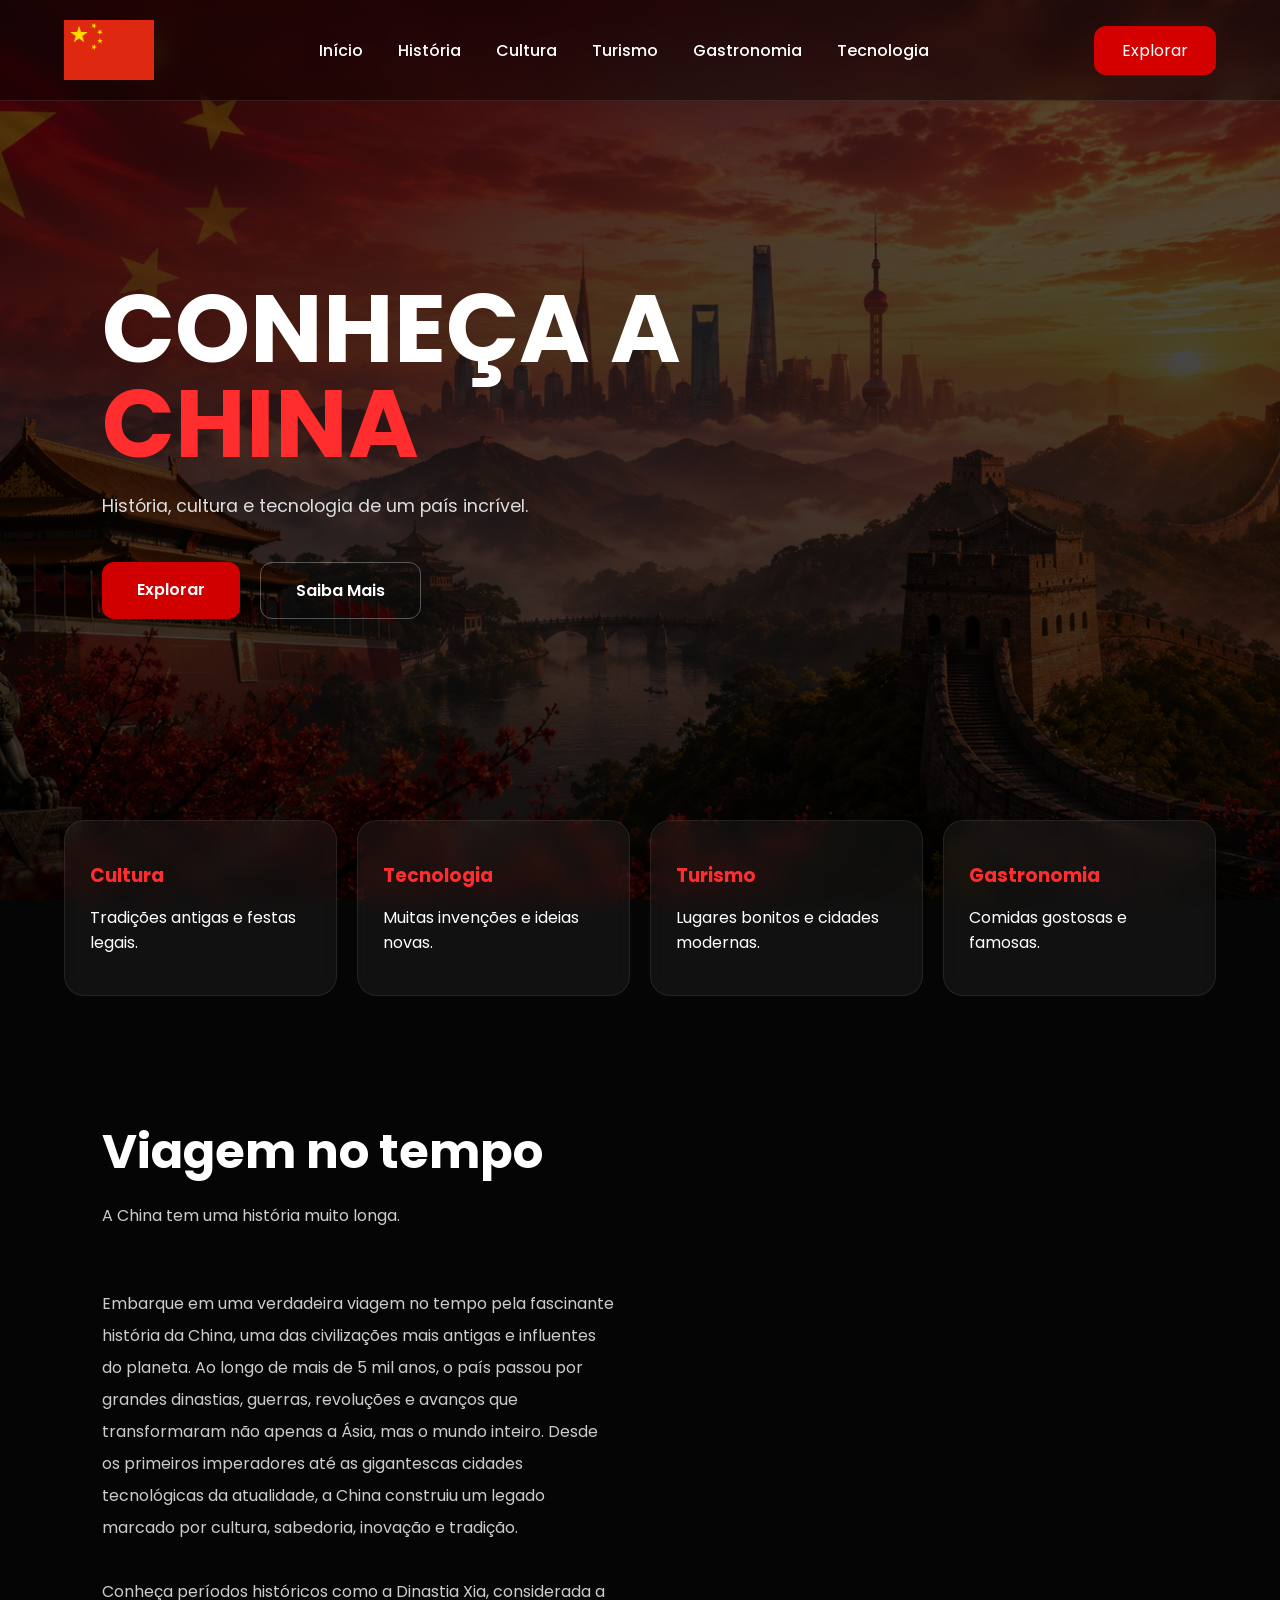
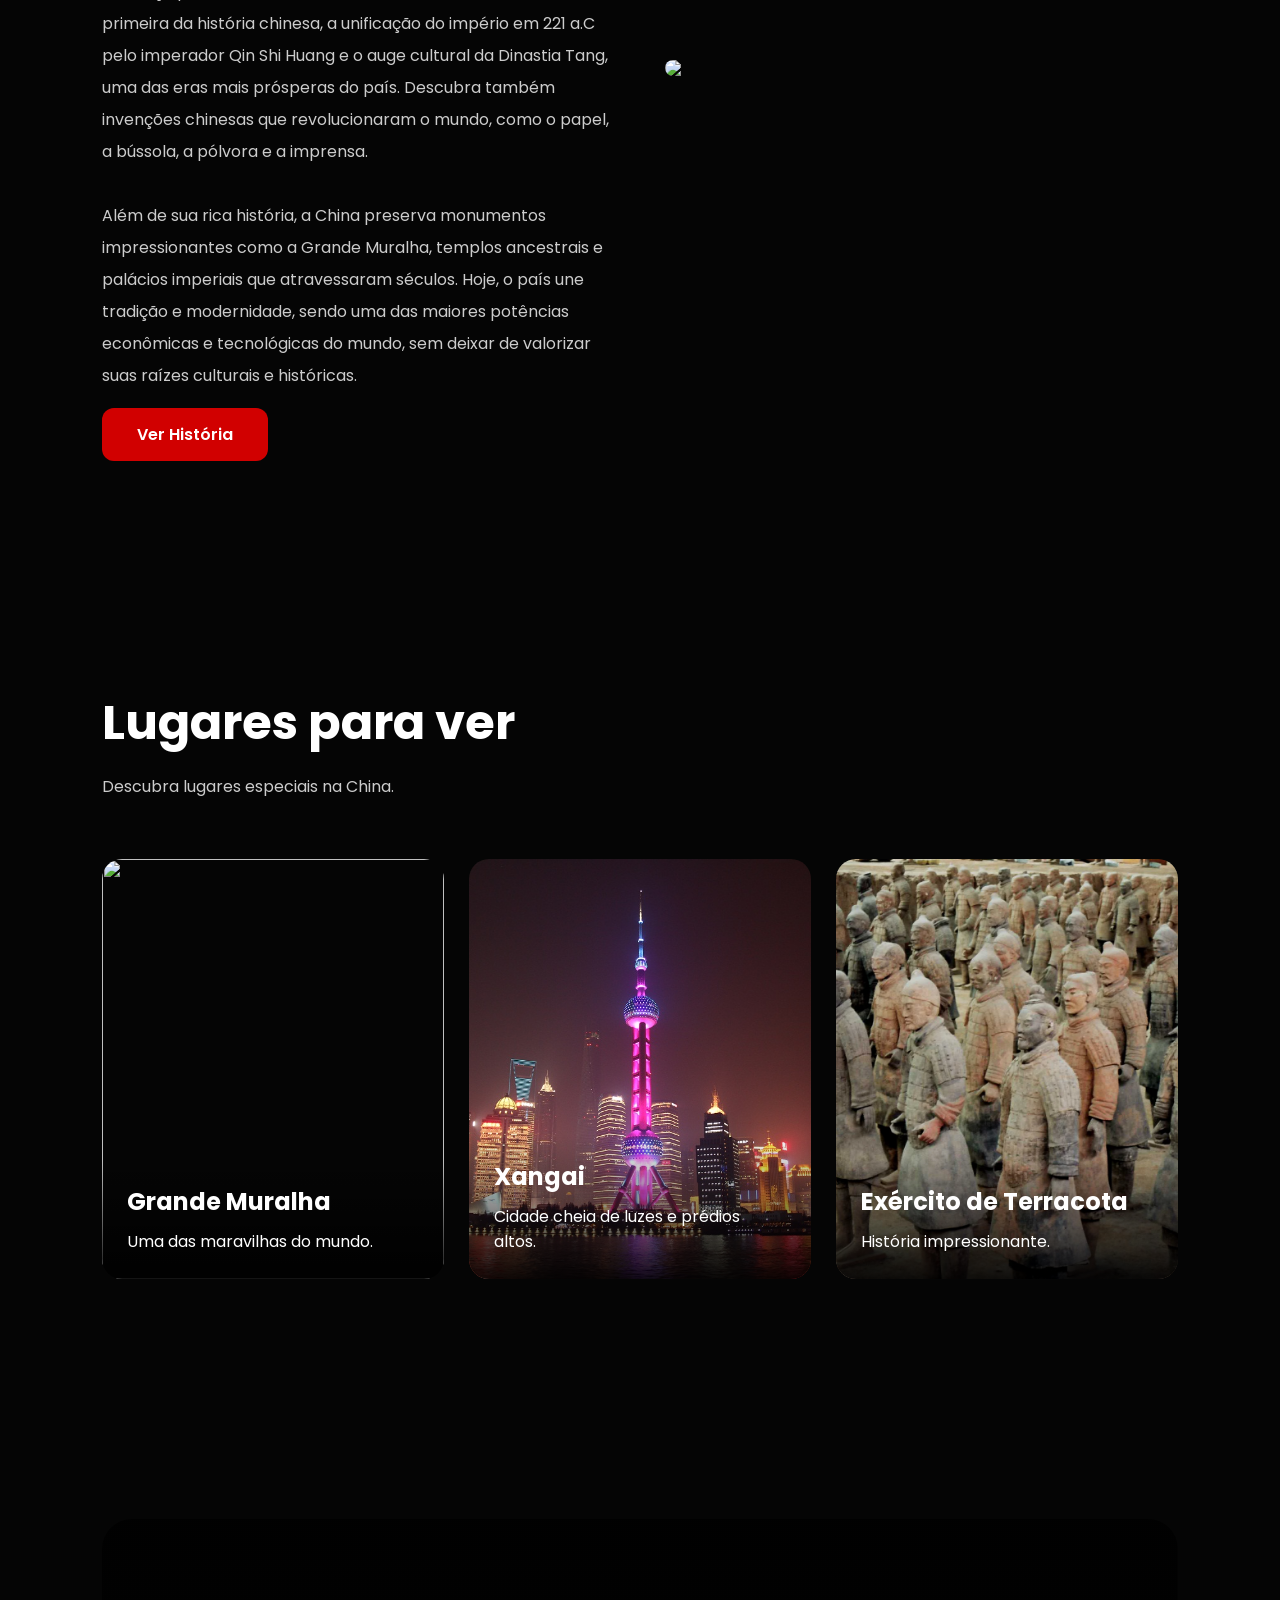
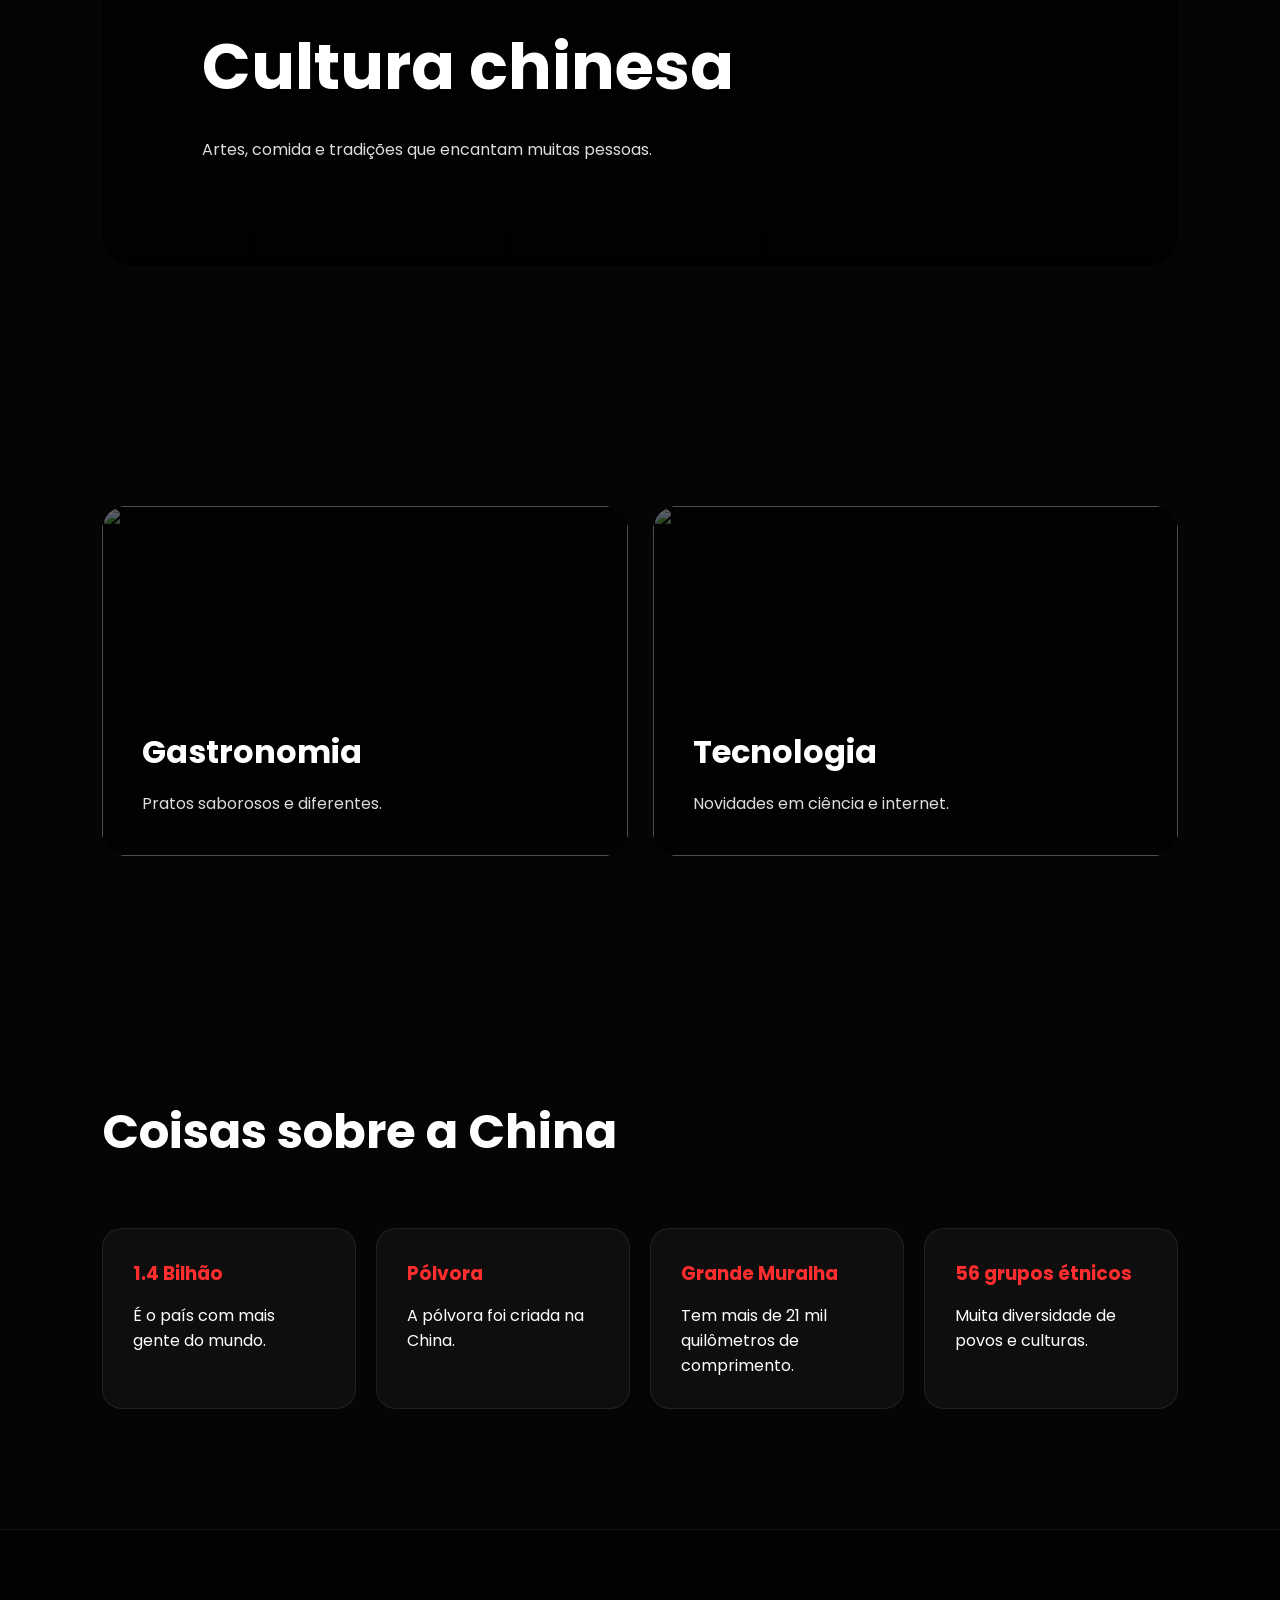
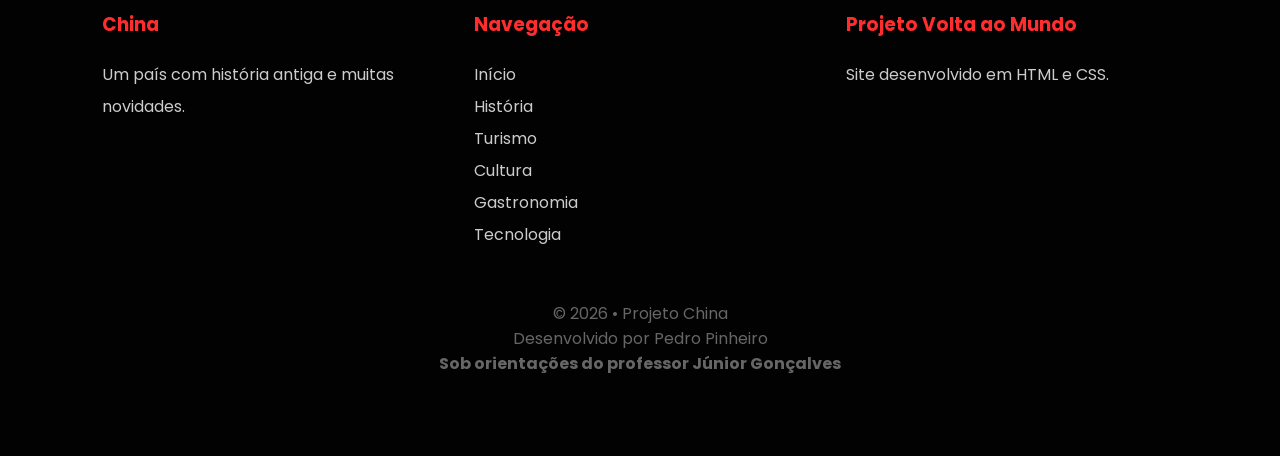
==== commit a25fcf62: "Identação do código" ====
--- a/index.html
+++ b/index.html
@@ -1,312 +1,319 @@
 <!DOCTYPE html>
 <html lang="pt-BR">
-<head>
-<meta charset="UTF-8">
-<meta name="viewport" content="width=device-width, initial-scale=1.0">
-
-<title>China • Volta ao Mundo</title>
-
+  <head>
+    <meta charset="UTF-8">
+    <meta name="viewport" content="width=device-width, initial-scale=1.0">
+    <title>
+      China • Volta ao Mundo
+    </title>
     <link rel="preconnect" href="https://fonts.googleapis.com">
     <link rel="preconnect" href="https://fonts.gstatic.com" crossorigin>
-
     <link href="https://fonts.googleapis.com/css2?family=Poppins:wght@300;400;500;600;700;800&display=swap" rel="stylesheet">
-
     <link rel="stylesheet" href="estilo_css/style.css">
-</head>
-<body>
-
-<header>
-
-    <nav>
-
+  </head>
+  <body>
+    <header>
+      <nav>
         <div class="logo">
-            <img src="imagens/china.png" alt="Bandeira da China" class="logo-flag">
-        </div>
-
+          <img src="imagens/china.png" alt="Bandeira da China" class="logo-flag">
+        </div>
         <div class="menu">
-            <a href="index.html">Início</a>
-            <a href="paginas/historia.html">História</a>
-            <a href="paginas/cultura.html">Cultura</a>
-            <a href="paginas/turismo.html">Turismo</a>
-            <a href="paginas/gastronomia.html">Gastronomia</a>
-            <a href="paginas/tecnologia.html">Tecnologia</a>
-        </div>
-
-            <a href="paginas/historia.html" class="btn-nav">Explorar</a>
-
-    </nav>
-
-</header>
+          <a href="index.html">
+            Início
+          </a>
+          <a href="paginas/historia.html">
+            História
+          </a>
+          <a href="paginas/cultura.html">
+            Cultura
+          </a>
+          <a href="paginas/turismo.html">
+            Turismo
+          </a>
+          <a href="paginas/gastronomia.html">
+            Gastronomia
+          </a>
+          <a href="paginas/tecnologia.html">
+            Tecnologia
+          </a>
+        </div>
+        <a href="paginas/historia.html" class="btn-nav">
+          Explorar
+        </a>
+      </nav>
+    </header>
     <section class="topo">
-
-        <div class="topo-conteudo">
-
-            <h1>
-                Conheça a <span>China</span>
-            </h1>
-
-            <p>
-            História, cultura e tecnologia de um país incrível.
-            </p>
-
+      <div class="topo-conteudo">
+        <h1>
+          Conheça a
+          <span>
+            China
+          </span>
+        </h1>
+        <p>
+          História, cultura e tecnologia de um país incrível.
+        </p>
         <div class="topo-botoes">
-
-<a href="paginas/historia.html" class="btn red">Explorar</a>
-
-<a href="paginas/cultura.html" class="btn transparent">Saiba Mais</a>
-
-        </div>
-
-        </div>
-
+          <a href="paginas/historia.html" class="btn red">
+            Explorar
+          </a>
+          <a href="paginas/cultura.html" class="btn transparent">
+            Saiba Mais
+          </a>
+        </div>
+      </div>
     </section>
-
-        <div class="destaques">
-
-        <div class="cartao">
-            <h3>Cultura</h3>
-                <p>Tradições antigas e festas legais.</p>
-        </div>
-
-        <div class="cartao">
-            <h3>Tecnologia</h3>
-                <p>Muitas invenções e ideias novas.</p>
-        </div>
-
-        <div class="cartao">
-            <h3>Turismo</h3>
-                <p>Lugares bonitos e cidades modernas.</p>
-        </div>
-
-        <div class="cartao">
-            <h3>Gastronomia</h3>
-                <p>Comidas gostosas e famosas.</p>
-        </div>
-
+    <div class="destaques">
+      <div class="cartao">
+        <h3>
+          Cultura
+        </h3>
+        <p>
+          Tradições antigas e festas legais.
+        </p>
+      </div>
+      <div class="cartao">
+        <h3>
+          Tecnologia
+        </h3>
+        <p>
+          Muitas invenções e ideias novas.
+        </p>
+      </div>
+      <div class="cartao">
+        <h3>
+          Turismo
+        </h3>
+        <p>
+          Lugares bonitos e cidades modernas.
+        </p>
+      </div>
+      <div class="cartao">
+        <h3>
+          Gastronomia
+        </h3>
+        <p>
+          Comidas gostosas e famosas.
+        </p>
+      </div>
     </div>
-
     <section>
-
+      <div class="title">
+        <h2>
+          Viagem no tempo
+        </h2>
+        <p>
+          A China tem uma história muito longa.
+        </p>
+      </div>
+      <div class="history">
+        <div class="history-text">
+          <p>
+            Embarque em uma verdadeira viagem no tempo pela fascinante história da China, uma das civilizações mais antigas e influentes do planeta. Ao longo de mais de 5 mil anos, o país passou por grandes dinastias, guerras, revoluções e avanços que transformaram não apenas a Ásia, mas o mundo inteiro. Desde os primeiros imperadores até as gigantescas cidades tecnológicas da atualidade, a China construiu um legado marcado por cultura, sabedoria, inovação e tradição.
+            <br>
+            <br>
+            Conheça períodos históricos como a Dinastia Xia, considerada a primeira da história chinesa, a unificação do império em 221 a.C pelo imperador Qin Shi Huang e o auge cultural da Dinastia Tang, uma das eras mais prósperas do país. Descubra também invenções chinesas que revolucionaram o mundo, como o papel, a bússola, a pólvora e a imprensa.
+            <br>
+            <br>
+            Além de sua rica história, a China preserva monumentos impressionantes como a Grande Muralha, templos ancestrais e palácios imperiais que atravessaram séculos. Hoje, o país une tradição e modernidade, sendo uma das maiores potências econômicas e tecnológicas do mundo, sem deixar de valorizar suas raízes culturais e históricas.
+          </p>
+          <a href="paginas/historia.html" class="btn red">
+            Ver História
+          </a>
+        </div>
+        <img src="https://images.unsplash.com/photo-1508804185872-d7badad00f7d?q=80&w=1974&auto=format&fit=crop">
+      </div>
+    </section>
+    <section>
+      <div class="title">
+        <h2>
+          Lugares para ver
+        </h2>
+        <p>
+          Descubra lugares especiais na China.
+        </p>
+      </div>
+      <div class="cartoes">
+        <a href="paginas/turismo.html" class="card-link">
+          <div class="card">
+            <img src="https://images.unsplash.com/photo-1508804185872-d7badad00f7d?q=80&w=1974&auto=format&fit=crop">
+            <div class="overlay">
+              <h3>
+                Grande Muralha
+              </h3>
+              <p>
+                Uma das maravilhas do mundo.
+              </p>
+            </div>
+          </div>
+        </a>
+        <a href="paginas/turismo.html" class="card-link">
+          <div class="card">
+            <img src="imagens/xangaiimg.jpg">
+            <div class="overlay">
+              <h3>
+                Xangai
+              </h3>
+              <p>
+                Cidade cheia de luzes e prédios altos.
+              </p>
+            </div>
+          </div>
+        </a>
+        <a href="paginas/turismo.html" class="card-link">
+          <div class="card">
+            <img src="imagens/guerreiros-do-exercito-de-terracota.webp">
+            <div class="overlay">
+              <h3>
+                Exército de Terracota
+              </h3>
+              <p>
+                História impressionante.
+              </p>
+            </div>
+          </div>
+        </a>
+      </section>
+      <section>
+        <div class="culture">
+          <h2>
+            Cultura chinesa
+          </h2>
+          <p>
+            Artes, comida e tradições que encantam muitas pessoas.
+          </p>
+        </div>
+      </section>
+      <section>
+        <div class="info-grid">
+          <div class="info-card">
+            <img src="https://images.unsplash.com/photo-1569718212165-3a8278d5f624?q=80&w=1974&auto=format&fit=crop">
+            <div class="info-overlay">
+              <h3>
+                Gastronomia
+              </h3>
+              <p>
+                Pratos saborosos e diferentes.
+              </p>
+            </div>
+          </div>
+          <div class="info-card">
+            <img src="https://images.unsplash.com/photo-1516321318423-f06f85e504b3?q=80&w=1974&auto=format&fit=crop">
+            <div class="info-overlay">
+              <h3>
+                Tecnologia
+              </h3>
+              <p>
+                Novidades em ciência e internet.
+              </p>
+            </div>
+          </div>
+        </div>
+      </section>
+      <section>
         <div class="title">
-
-            <h2>Viagem no tempo</h2>
-
-                <p>A China tem uma história muito longa.</p>
-
-        </div>
-
-        <div class="history">
-
-        <div class="history-text">
-
-                <p>
-                Embarque em uma verdadeira viagem no tempo pela fascinante história da China, uma das civilizações mais antigas e influentes do planeta. Ao longo de mais de 5 mil anos, o país passou por grandes dinastias, guerras, revoluções e avanços que transformaram não apenas a Ásia, mas o mundo inteiro. Desde os primeiros imperadores até as gigantescas cidades tecnológicas da atualidade, a China construiu um legado marcado por cultura, sabedoria, inovação e tradição.
-                <br><br>
-                Conheça períodos históricos como a Dinastia Xia, considerada a primeira da história chinesa, a unificação do império em 221 a.C pelo imperador Qin Shi Huang e o auge cultural da Dinastia Tang, uma das eras mais prósperas do país. Descubra também invenções chinesas que revolucionaram o mundo, como o papel, a bússola, a pólvora e a imprensa.
-                <br><br>
-                Além de sua rica história, a China preserva monumentos impressionantes como a Grande Muralha, templos ancestrais e palácios imperiais que atravessaram séculos. Hoje, o país une tradição e modernidade, sendo uma das maiores potências econômicas e tecnológicas do mundo, sem deixar de valorizar suas raízes culturais e históricas.
-                </p>
-
-                    <a href="paginas/historia.html" class="btn red">Ver História</a>
-
-        </div>
-
-        <img src="https://images.unsplash.com/photo-1508804185872-d7badad00f7d?q=80&w=1974&auto=format&fit=crop">
-
-    </div>
-
-</section>
-
-    <section>
-
-        <div class="title">
-
-            <h2>Lugares para ver</h2>
-
-                <p>Descubra lugares especiais na China.</p>
-
-    </div>
-
-        <div class="cartoes">
-
-        <a href="paginas/turismo.html" class="card-link">
-            <div class="card">
-
-                <img src="https://images.unsplash.com/photo-1508804185872-d7badad00f7d?q=80&w=1974&auto=format&fit=crop">
-
-                <div class="overlay">
-                    <h3>Grande Muralha</h3>
-                        <p>Uma das maravilhas do mundo.</p>
-                </div>
-
-            </div>
-        </a>
-
-        <a href="paginas/turismo.html" class="card-link">
-            <div class="card">
-
-                <img src="imagens/xangaiimg.jpg">
-
-                <div class="overlay">
-                    <h3>Xangai</h3>
-                        <p>Cidade cheia de luzes e prédios altos.</p>
-                </div>
-
-            </div>
-        </a>
-
-        <a href="paginas/turismo.html" class="card-link">
-            <div class="card">
-
-                <img src="imagens/guerreiros-do-exercito-de-terracota.webp">
-
-                <div class="overlay">
-                    <h3>Exército de Terracota</h3>
-                        <p>História impressionante.</p>
-                </div>
-
-            </div>
-        </a>
-
-    </section>
-
-    <section>
-
-            <div class="culture">
-
-                <h2>Cultura chinesa</h2>
-
-                    <p>
-                    Artes, comida e tradições que encantam muitas pessoas.
-                    </p>
-
-            </div>
-
-    </section>
-
-    <section>
-
-            <div class="info-grid">
-
-            <div class="info-card">
-
-            <img src="https://images.unsplash.com/photo-1569718212165-3a8278d5f624?q=80&w=1974&auto=format&fit=crop">
-
-            <div class="info-overlay">
-
-            <h3>Gastronomia</h3>
-
-                <p>
-                Pratos saborosos e diferentes.
-                </p>
-
-            </div>
-
-    </div>
-
-            <div class="info-card">
-
-            <img src="https://images.unsplash.com/photo-1516321318423-f06f85e504b3?q=80&w=1974&auto=format&fit=crop">
-
-            <div class="info-overlay">
-
-                <h3>Tecnologia</h3>
-
-                    <p>
-                    Novidades em ciência e internet.
-                    </p>
-
-            </div>
-
-            </div>
-
-    </div>
-
-    </section>
-
-    <section>
-
-            <div class="title">
-
-                <h2>Coisas sobre a China</h2>
-
-            </div>
-
-            <div class="facts">
-
-            <div class="fact">
-                <h3>1.4 Bilhão</h3>
-                    <p>É o país com mais gente do mundo.</p>
-            </div>
-
-            <div class="fact">
-                <h3>Pólvora</h3>
-                    <p>A pólvora foi criada na China.</p>
-            </div>
-
-            <div class="fact">
-                <h3>Grande Muralha</h3>
-                    <p>Tem mais de 21 mil quilômetros de comprimento.</p>
-            </div>
-
-            <div class="fact">
-                <h3>56 grupos étnicos</h3>
-                    <p>Muita diversidade de povos e culturas.</p>
-            </div>
-
-    </div>
-
-    </section>
-
-    <footer>
-
-            <div class="footer-content">
-
-            <div>
-
-                <h3>China</h3>
-
-                    <p>
-                    Um país com história antiga e muitas novidades.
-                    </p>
-
-            </div>
-
-            <div>
-
-                <h3>Navegação</h3>
-
-                    <p><a href="index.html">Início</a></p>
-                    <p><a href="paginas/historia.html">História</a></p>
-                    <p><a href="paginas/turismo.html">Turismo</a></p>
-                    <p><a href="paginas/cultura.html">Cultura</a></p>
-                    <p><a href="paginas/gastronomia.html">Gastronomia</a></p>
-                    <p><a href="paginas/tecnologia.html">Tecnologia</a></p>
-
-            </div>
-
-            <div>
-
-                <h3>Projeto Volta ao Mundo</h3>
-
-                    <p>
-                    Site desenvolvido em HTML e CSS.
-                    </p>
-
-            </div>
-
-    </div>
-
-            <div class="copy">
-            © 2026 • Projeto China
-            <br>
-            Desenvolvido por Pedro Pinheiro
-            <br>
-            <strong>Sob orientações do professor Júnior Gonçalves</strong>
-            </div>
-
-    </footer>
-
-</body>
-</html>
-
+          <h2>
+            Coisas sobre a China
+          </h2>
+        </div>
+        <div class="facts">
+          <div class="fact">
+            <h3>
+              1.4 Bilhão
+            </h3>
+            <p>
+              É o país com mais gente do mundo.
+            </p>
+          </div>
+          <div class="fact">
+            <h3>
+              Pólvora
+            </h3>
+            <p>
+              A pólvora foi criada na China.
+            </p>
+          </div>
+          <div class="fact">
+            <h3>
+              Grande Muralha
+            </h3>
+            <p>
+              Tem mais de 21 mil quilômetros de comprimento.
+            </p>
+          </div>
+          <div class="fact">
+            <h3>
+              56 grupos étnicos
+            </h3>
+            <p>
+              Muita diversidade de povos e culturas.
+            </p>
+          </div>
+        </div>
+      </section>
+      <footer>
+        <div class="footer-content">
+          <div>
+            <h3>
+              China
+            </h3>
+            <p>
+              Um país com história antiga e muitas novidades.
+            </p>
+          </div>
+          <div>
+            <h3>
+              Navegação
+            </h3>
+            <p>
+              <a href="index.html">
+                Início
+              </a>
+            </p>
+            <p>
+              <a href="paginas/historia.html">
+                História
+              </a>
+            </p>
+            <p>
+              <a href="paginas/turismo.html">
+                Turismo
+              </a>
+            </p>
+            <p>
+              <a href="paginas/cultura.html">
+                Cultura
+              </a>
+            </p>
+            <p>
+              <a href="paginas/gastronomia.html">
+                Gastronomia
+              </a>
+            </p>
+            <p>
+              <a href="paginas/tecnologia.html">
+                Tecnologia
+              </a>
+            </p>
+          </div>
+          <div>
+            <h3>
+              Projeto Volta ao Mundo
+            </h3>
+            <p>
+              Site desenvolvido em HTML e CSS.
+            </p>
+          </div>
+        </div>
+        <div class="copy">
+          © 2026 • Projeto China
+          <br>
+          Desenvolvido por Pedro Pinheiro
+          <br>
+          <strong>
+            Sob orientações do professor Júnior Gonçalves
+          </strong>
+        </div>
+      </footer>
+    </body>
+  </html>
--- a/estilo_css/style.css
+++ b/estilo_css/style.css
@@ -1,655 +1,553 @@
-*{
-    margin:0;
-    padding:0;
-    box-sizing:border-box;
-    scroll-behavior:smooth;
-    font-family:'Poppins',sans-serif;
-}
-
-body{
-    background:#050505;
-    color:white;
-    overflow-x:hidden;
-}
-
-::-webkit-scrollbar{
-    width:10px;
-}
-
-::-webkit-scrollbar-thumb{
-    background:#c40000;
-    border-radius:20px;
-}
-header{
-    width:100%;
-    position:fixed;
-    top:0;
-    z-index:999;
-    backdrop-filter:blur(10px);
-    background:rgba(0,0,0,0.4);
-    border-bottom:1px solid rgba(255,255,255,0.1);
-}
-
-nav{
-    width:90%;
-    margin:auto;
-    display:flex;
-    align-items:center;
-    justify-content:space-between;
-    padding:20px 0;
-}
-
-.logo{
-    display:flex;
-    align-items:center;
-}
-
+* {
+  margin:0;
+  padding:0;
+  box-sizing:border-box;
+  scroll-behavior:smooth;
+  font-family:'Poppins',sans-serif;
+}
+body {
+  background:#050505;
+  color:white;
+  overflow-x:hidden;
+}
+::-webkit-scrollbar {
+  width:10px;
+}
+::-webkit-scrollbar-thumb {
+  background:#c40000;
+  border-radius:20px;
+}
+header {
+  width:100%;
+  position:fixed;
+  top:0;
+  z-index:999;
+  backdrop-filter:blur(10px);
+  background:rgba(0,0,0,0.4);
+  border-bottom:1px solid rgba(255,255,255,0.1);
+}
+nav {
+  width:90%;
+  margin:auto;
+  display:flex;
+  align-items:center;
+  justify-content:space-between;
+  padding:20px 0;
+}
+.logo {
+  display:flex;
+  align-items:center;
+}
 .logo img,
-.logo-flag{
-    height:60px;
-    width:auto;
-    display:block;
-}
-
-.menu{
-    display:flex;
-    gap:35px;
-}
-
-.menu a{
-    text-decoration:none;
-    color:white;
-    font-weight:500;
-    transition:0.3s;
-}
-
-.menu a:hover{
-    color:#ff2d2d;
-}
-
-.btn-nav{
-    padding:12px 28px;
-    background:#d40000;
-    border-radius:12px;
-    text-decoration:none;
-    color:white;
-    transition:0.3s;
-}
-
-.btn-nav:hover{
-    background:#ff0000;
-}
-
-.topo{
-    height:100vh;
-    background:
+.logo-flag {
+  height:60px;
+  width:auto;
+  display:block;
+}
+.menu {
+  display:flex;
+  gap:35px;
+}
+.menu a {
+  text-decoration:none;
+  color:white;
+  font-weight:500;
+  transition:0.3s;
+}
+.menu a:hover {
+  color:#ff2d2d;
+}
+.btn-nav {
+  padding:12px 28px;
+  background:#d40000;
+  border-radius:12px;
+  text-decoration:none;
+  color:white;
+  transition:0.3s;
+}
+.btn-nav:hover {
+  background:#ff0000;
+}
+.topo {
+  height:100vh;
+  background:
     linear-gradient(rgba(0,0,0,0.65), rgba(0,0,0,0.8)),
-    url('../img/turismo.png');
-    background-size:cover;
-    background-position:center;
-    display:flex;
-    align-items:center;
-    padding:0 8%;
-}
-
-.topo-conteudo{
-    max-width:700px;
-}
-
-.topo-conteudo h1{
-    font-size:6rem;
-    line-height:95px;
-    margin-bottom:20px;
-    text-transform:uppercase;
-}
-
-.topo-conteudo h1 span{
-    color:#ff2d2d;
-}
-
-.topo-conteudo p{
-    font-size:1.1rem;
-    color:#ddd;
-    line-height:1.8;
-    margin-bottom:40px;
-}
-
-.topo-botoes{
-    display:flex;
-    gap:20px;
-}
-
-.btn{
-    padding:15px 35px;
-    border-radius:12px;
-    text-decoration:none;
-    font-weight:600;
-    transition:0.4s;
-}
-
-.red{
-    background:#d10000;
-    color:white;
-}
-
-.red:hover{
-    background:#ff0000;
-    transform:translateY(-5px);
-}
-
-.transparent{
-    border:1px solid rgba(255,255,255,0.3);
-    color:white;
-}
-
-.transparent:hover{
-    background:white;
-    color:black;
-}
-
-.destaques{
-    width:90%;
-    margin:auto;
-    margin-top:-80px;
-    display:grid;
-    grid-template-columns:repeat(auto-fit,minmax(220px,1fr));
-    gap:20px;
-}
-
-.cartao{
-    background:rgba(255,255,255,0.05);
-    border:1px solid rgba(255,255,255,0.08);
-    padding:40px 25px;
-    border-radius:20px;
-    backdrop-filter:blur(10px);
-    transition:0.4s;
-}
-
-.cartao:hover{
-    transform:translateY(-10px);
-    border-color:#ff0000;
-}
-
-.cartao h3{
-    margin-bottom:15px;
-    color:#ff2d2d;
-}
-
-section{
-    padding:120px 8%;
-}
-
-.title{
-    margin-bottom:60px;
-}
-
-.title h2{
-    font-size:3rem;
-    margin-bottom:15px;
-}
-
-.title span{
-    color:#ff2d2d;
-}
-
-.title p{
-    color:#ccc;
-}
-
-.history{
-    display:grid;
-    grid-template-columns:1fr 1fr;
-    gap:50px;
-    align-items:center;
-}
-
-.history img{
-    width:100%;
-    border-radius:25px;
-}
-
-.history-text p{
-    line-height:2;
-    color:#ccc;
-    margin-bottom:30px;
-}
-
-.cartoes{
-    display:grid;
-    grid-template-columns:repeat(auto-fit,minmax(250px,1fr));
-    gap:25px;
-}
-
-.card-link{
-    text-decoration:none;
-    color:inherit;
-    display:block;
-}
-
-.card{
-
-    position:relative;
-    overflow:hidden;
-    border-radius:20px;
-    height:420px;
-}
-
-.card img{
-    width:100%;
-    height:100%;
-    object-fit:cover;
-    transition:0.5s;
-}
-
-.card:hover img{
-    transform:scale(1.1);
-}
-
-.overlay{
-    position:absolute;
-    bottom:0;
-    width:100%;
-    padding:25px;
-    background:linear-gradient(transparent, rgba(0,0,0,0.9));
-}
-
-.overlay h3{
-    font-size:1.5rem;
-    margin-bottom:10px;
-}
-
-.culture{
-    background:
+    url(../imagens/plano\ de\ fundo.png);
+  background-size:cover;
+  background-position:center;
+  display:flex;
+  align-items:center;
+  padding:0 8%;
+}
+.topo-conteudo {
+  max-width:700px;
+}
+.topo-conteudo h1 {
+  font-size:6rem;
+  line-height:95px;
+  margin-bottom:20px;
+  text-transform:uppercase;
+}
+.topo-conteudo h1 span {
+  color:#ff2d2d;
+}
+.topo-conteudo p {
+  font-size:1.1rem;
+  color:#ddd;
+  line-height:1.8;
+  margin-bottom:40px;
+}
+.topo-botoes {
+  display:flex;
+  gap:20px;
+}
+.btn {
+  padding:15px 35px;
+  border-radius:12px;
+  text-decoration:none;
+  font-weight:600;
+  transition:0.4s;
+}
+.red {
+  background:#d10000;
+  color:white;
+}
+.red:hover {
+  background:#ff0000;
+  transform:translateY(-5px);
+}
+.transparent {
+  border:1px solid rgba(255,255,255,0.3);
+  color:white;
+}
+.transparent:hover {
+  background:white;
+  color:black;
+}
+.destaques {
+  width:90%;
+  margin:auto;
+  margin-top:-80px;
+  display:grid;
+  grid-template-columns:repeat(auto-fit,minmax(220px,1fr));
+  gap:20px;
+}
+.cartao {
+  background:rgba(255,255,255,0.05);
+  border:1px solid rgba(255,255,255,0.08);
+  padding:40px 25px;
+  border-radius:20px;
+  backdrop-filter:blur(10px);
+  transition:0.4s;
+}
+.cartao:hover {
+  transform:translateY(-10px);
+  border-color:#ff0000;
+}
+.cartao h3 {
+  margin-bottom:15px;
+  color:#ff2d2d;
+}
+section {
+  padding:120px 8%;
+}
+.title {
+  margin-bottom:60px;
+}
+.title h2 {
+  font-size:3rem;
+  margin-bottom:15px;
+}
+.title span {
+  color:#ff2d2d;
+}
+.title p {
+  color:#ccc;
+}
+.history {
+  display:grid;
+  grid-template-columns:1fr 1fr;
+  gap:50px;
+  align-items:center;
+}
+.history img {
+  width:100%;
+  border-radius:25px;
+}
+.history-text p {
+  line-height:2;
+  color:#ccc;
+  margin-bottom:30px;
+}
+.cartoes {
+  display:grid;
+  grid-template-columns:repeat(auto-fit,minmax(250px,1fr));
+  gap:25px;
+}
+.card-link {
+  text-decoration:none;
+  color:inherit;
+  display:block;
+}
+.card {
+  position:relative;
+  overflow:hidden;
+  border-radius:20px;
+  height:420px;
+}
+.card img {
+  width:100%;
+  height:100%;
+  object-fit:cover;
+  transition:0.5s;
+}
+.card:hover img {
+  transform:scale(1.1);
+}
+.overlay {
+  position:absolute;
+  bottom:0;
+  width:100%;
+  padding:25px;
+  background:linear-gradient(transparent, rgba(0,0,0,0.9));
+}
+.overlay h3 {
+  font-size:1.5rem;
+  margin-bottom:10px;
+}
+.culture {
+  background:
     linear-gradient(rgba(0,0,0,0.75), rgba(0,0,0,0.8)),
     url('https://images.unsplash.com/photo-1513407030348-c983a97b98d8?q=80&w=1974&auto=format&fit=crop');
-    background-size:cover;
-    background-position:center;
-    border-radius:30px;
-    padding:100px;
-}
-
-.culture h2{
-    font-size:4rem;
-    margin-bottom:20px;
-}
-
-.culture p{
-    max-width:700px;
-    color:#ddd;
-    line-height:2;
-}
-
-.info-grid{
-    display:grid;
-    grid-template-columns:repeat(auto-fit,minmax(350px,1fr));
-    gap:25px;
-}
-
-.info-card{
-    position:relative;
-    border-radius:25px;
-    overflow:hidden;
-    height:350px;
-}
-
-.info-card img{
-    width:100%;
-    height:100%;
-    object-fit:cover;
-}
-
-.info-overlay{
-    position:absolute;
-    inset:0;
-    background:rgba(0,0,0,0.6);
-    padding:40px;
-    display:flex;
-    flex-direction:column;
-    justify-content:end;
-}
-
-.info-overlay h3{
-    font-size:2rem;
-    margin-bottom:15px;
-}
-
-.info-overlay p{
-    color:#ddd;
-}
-
-.facts{
-    display:grid;
-    grid-template-columns:repeat(auto-fit,minmax(250px,1fr));
-    gap:20px;
-}
-
-.fact{
-    background:rgba(255,255,255,0.04);
-    border:1px solid rgba(255,255,255,0.08);
-    border-radius:20px;
-    padding:30px;
-    transition:0.3s;
-}
-
-.fact:hover{
-    border-color:#ff0000;
-    transform:translateY(-10px);
-}
-
-.fact h3{
-    color:#ff2d2d;
-    margin-bottom:15px;
-}
-
-footer{
-    padding:80px 8%;
-    background:#020202;
-    border-top:1px solid rgba(255,255,255,0.08);
-}
-
-.footer-content{
-    display:grid;
-    grid-template-columns:repeat(auto-fit,minmax(250px,1fr));
-    gap:40px;
-}
-
-.footer-content h3{
-    margin-bottom:20px;
-    color:#ff2d2d;
-}
-
+  background-size:cover;
+  background-position:center;
+  border-radius:30px;
+  padding:100px;
+}
+.culture h2 {
+  font-size:4rem;
+  margin-bottom:20px;
+}
+.culture p {
+  max-width:700px;
+  color:#ddd;
+  line-height:2;
+}
+.info-grid {
+  display:grid;
+  grid-template-columns:repeat(auto-fit,minmax(350px,1fr));
+  gap:25px;
+}
+.info-card {
+  position:relative;
+  border-radius:25px;
+  overflow:hidden;
+  height:350px;
+}
+.info-card img {
+  width:100%;
+  height:100%;
+  object-fit:cover;
+}
+.info-overlay {
+  position:absolute;
+  inset:0;
+  background:rgba(0,0,0,0.6);
+  padding:40px;
+  display:flex;
+  flex-direction:column;
+  justify-content:end;
+}
+.info-overlay h3 {
+  font-size:2rem;
+  margin-bottom:15px;
+}
+.info-overlay p {
+  color:#ddd;
+}
+.facts {
+  display:grid;
+  grid-template-columns:repeat(auto-fit,minmax(250px,1fr));
+  gap:20px;
+}
+.fact {
+  background:rgba(255,255,255,0.04);
+  border:1px solid rgba(255,255,255,0.08);
+  border-radius:20px;
+  padding:30px;
+  transition:0.3s;
+}
+.fact:hover {
+  border-color:#ff0000;
+  transform:translateY(-10px);
+}
+.fact h3 {
+  color:#ff2d2d;
+  margin-bottom:15px;
+}
+footer {
+  padding:80px 8%;
+  background:#020202;
+  border-top:1px solid rgba(255,255,255,0.08);
+}
+.footer-content {
+  display:grid;
+  grid-template-columns:repeat(auto-fit,minmax(250px,1fr));
+  gap:40px;
+}
+.footer-content h3 {
+  margin-bottom:20px;
+  color:#ff2d2d;
+}
 .footer-content p,
-.footer-content a{
-    color:#ccc;
-    text-decoration:none;
-    line-height:2;
-}
-
-.copy{
-    margin-top:50px;
-    text-align:center;
-    color:#666;
-}
-
-.cultura-page .topo{
-    height:80vh;
-    background:
+.footer-content a {
+  color:#ccc;
+  text-decoration:none;
+  line-height:2;
+}
+.copy {
+  margin-top:50px;
+  text-align:center;
+  color:#666;
+}
+.cultura-page .topo {
+  height:80vh;
+  background:
     linear-gradient(rgba(0,0,0,0.6), rgba(0,0,0,0.8)),
     url('https://images.unsplash.com/photo-1513407030348-c983a97b98d8?q=80&w=1974&auto=format&fit=crop');
-    background-size:cover;
-    background-position:center;
-    display:flex;
-    align-items:center;
-    justify-content:center;
-    text-align:center;
-}
-
-.cultura-page section{
-    padding:100px 10%;
-}
-
-.cultura-page .cartoes{
-    display:grid;
-    grid-template-columns:repeat(auto-fit,minmax(250px,1fr));
-    gap:25px;
-}
-
-.cultura-page .card{
-    background:#111;
-    padding:40px;
-    border-radius:20px;
-    transition:0.3s;
-}
-
-.cultura-page .card:hover{
-    transform:translateY(-10px);
-    border:1px solid #ff0000;
-}
-
-.cultura-page .card h3{
-    margin-bottom:15px;
-    color:#ff0000;
-}
-
-.cultura-page .card p{
-    color:#ccc;
-    line-height:1.8;
-}
-.historia-page .topo{
-    height:80vh;
-    background:
+  background-size:cover;
+  background-position:center;
+  display:flex;
+  align-items:center;
+  justify-content:center;
+  text-align:center;
+}
+.cultura-page section {
+  padding:100px 10%;
+}
+.cultura-page .cartoes {
+  display:grid;
+  grid-template-columns:repeat(auto-fit,minmax(250px,1fr));
+  gap:25px;
+}
+.cultura-page .card {
+  background:#111;
+  padding:40px;
+  border-radius:20px;
+  transition:0.3s;
+}
+.cultura-page .card:hover {
+  transform:translateY(-10px);
+  border:1px solid #ff0000;
+}
+.cultura-page .card h3 {
+  margin-bottom:15px;
+  color:#ff0000;
+}
+.cultura-page .card p {
+  color:#ccc;
+  line-height:1.8;
+}
+.historia-page .topo {
+  height:80vh;
+  background:
     linear-gradient(rgba(0,0,0,0.6), rgba(0,0,0,0.8)),
     url('https://images.unsplash.com/photo-1528164344705-47542687000d?q=80&w=1974&auto=format&fit=crop');
-    background-size:cover;
-    background-position:center;
-    display:flex;
-    align-items:center;
-    justify-content:center;
-    text-align:center;
-}
-
-.historia-page .content{
-    display:grid;
-    grid-template-columns:1fr 1fr;
-    gap:50px;
-    align-items:center;
-    margin-bottom:60px;
-}
-
-.historia-page .content img{
-    width:100%;
-    border-radius:25px;
-}
-
-.historia-page .content p{
-    line-height:2;
-    color:#ccc;
-}
-
-.historia-page .timeline{
-    display:grid;
-    grid-template-columns:repeat(auto-fit,minmax(200px,1fr));
-    gap:20px;
-}
-
-.historia-page .box{
-    background:rgba(255,255,255,0.04);
-    border:1px solid rgba(255,255,255,0.08);
-    border-radius:20px;
-    padding:30px;
-    text-align:center;
-    transition:0.3s;
-}
-
-.historia-page .box:hover{
-    border-color:#ff0000;
-    transform:translateY(-10px);
-}
-
-.historia-page .box h3{
-    color:#ff0000;
-    margin-bottom:15px;
-}
-
-.gastronomia-page .topo{
-    height:70vh;
-    background:
+  background-size:cover;
+  background-position:center;
+  display:flex;
+  align-items:center;
+  justify-content:center;
+  text-align:center;
+}
+.historia-page .content {
+  display:grid;
+  grid-template-columns:1fr 1fr;
+  gap:50px;
+  align-items:center;
+  margin-bottom:60px;
+}
+.historia-page .content img {
+  width:100%;
+  border-radius:25px;
+}
+.historia-page .content p {
+  line-height:2;
+  color:#ccc;
+}
+.historia-page .timeline {
+  display:grid;
+  grid-template-columns:repeat(auto-fit,minmax(200px,1fr));
+  gap:20px;
+}
+.historia-page .box {
+  background:rgba(255,255,255,0.04);
+  border:1px solid rgba(255,255,255,0.08);
+  border-radius:20px;
+  padding:30px;
+  text-align:center;
+  transition:0.3s;
+}
+.historia-page .box:hover {
+  border-color:#ff0000;
+  transform:translateY(-10px);
+}
+.historia-page .box h3 {
+  color:#ff0000;
+  margin-bottom:15px;
+}
+.gastronomia-page .topo {
+  height:70vh;
+  background:
     linear-gradient(rgba(0,0,0,0.7), rgba(0,0,0,0.8)),
     url('https://images.unsplash.com/photo-1569718212165-3a8278d5f624?q=80&w=1974&auto=format&fit=crop');
-    background-size:cover;
-    background-position:center;
-    display:flex;
-    align-items:center;
-    justify-content:center;
-    text-align:center;
-}
-
-.gastronomia-page section{
-    padding:100px 10%;
-}
-
-.gastronomia-page .foods{
-    display:grid;
-    grid-template-columns:repeat(auto-fit,minmax(250px,1fr));
-    gap:25px;
-}
-
-.gastronomia-page .food{
-    background:#111;
-    padding:30px;
-    border-radius:20px;
-    transition:0.3s;
-}
-
-.gastronomia-page .food:hover{
-    transform:translateY(-10px);
-    border:1px solid #ff0000;
-}
-
-.gastronomia-page .food h3{
-    margin-bottom:15px;
-    color:#ff0000;
-}
-
-.gastronomia-page .food p{
-    color:#ccc;
-    line-height:1.8;
-}
-
-.tecnologia-page .topo{
-    height:80vh;
-    background:
+  background-size:cover;
+  background-position:center;
+  display:flex;
+  align-items:center;
+  justify-content:center;
+  text-align:center;
+}
+.gastronomia-page section {
+  padding:100px 10%;
+}
+.gastronomia-page .foods {
+  display:grid;
+  grid-template-columns:repeat(auto-fit,minmax(250px,1fr));
+  gap:25px;
+}
+.gastronomia-page .food {
+  background:#111;
+  padding:30px;
+  border-radius:20px;
+  transition:0.3s;
+}
+.gastronomia-page .food:hover {
+  transform:translateY(-10px);
+  border:1px solid #ff0000;
+}
+.gastronomia-page .food h3 {
+  margin-bottom:15px;
+  color:#ff0000;
+}
+.gastronomia-page .food p {
+  color:#ccc;
+  line-height:1.8;
+}
+.tecnologia-page .topo {
+  height:80vh;
+  background:
     linear-gradient(rgba(0,0,0,0.7), rgba(0,0,0,0.85)),
     url('https://images.unsplash.com/photo-1516321318423-f06f85e504b3?q=80&w=1974&auto=format&fit=crop');
-    background-size:cover;
-    background-position:center;
-    display:flex;
-    align-items:center;
-    justify-content:center;
-    text-align:center;
-}
-
-.tecnologia-page section{
-    padding:100px 10%;
-}
-
-.tecnologia-page .tech-grid{
-    display:grid;
-    grid-template-columns:repeat(auto-fit,minmax(250px,1fr));
-    gap:25px;
-}
-
-.tecnologia-page .tech{
-    background:#111;
-    padding:40px;
-    border-radius:20px;
-    border:1px solid rgba(255,255,255,0.08);
-    transition:0.3s;
-}
-
-.tecnologia-page .tech:hover{
-    transform:translateY(-10px);
-    border-color:#ff0000;
-}
-
-.tecnologia-page .tech h3{
-    margin-bottom:15px;
-    color:#ff0000;
-}
-
-.tecnologia-page .tech p{
-    color:#ccc;
-    line-height:1.8;
-}
-
-.turismo-page .topo{
-    height:80vh;
-    background:
+  background-size:cover;
+  background-position:center;
+  display:flex;
+  align-items:center;
+  justify-content:center;
+  text-align:center;
+}
+.tecnologia-page section {
+  padding:100px 10%;
+}
+.tecnologia-page .tech-grid {
+  display:grid;
+  grid-template-columns:repeat(auto-fit,minmax(250px,1fr));
+  gap:25px;
+}
+.tecnologia-page .tech {
+  background:#111;
+  padding:40px;
+  border-radius:20px;
+  border:1px solid rgba(255,255,255,0.08);
+  transition:0.3s;
+}
+.tecnologia-page .tech:hover {
+  transform:translateY(-10px);
+  border-color:#ff0000;
+}
+.tecnologia-page .tech h3 {
+  margin-bottom:15px;
+  color:#ff0000;
+}
+.tecnologia-page .tech p {
+  color:#ccc;
+  line-height:1.8;
+}
+.turismo-page .topo {
+  height:80vh;
+  background:
     linear-gradient(rgba(0,0,0,0.7), rgba(0,0,0,0.8)),
-    url('../img/turismo.png');
-    background-size:cover;
-    background-position:center;
-    display:flex;
-    align-items:center;
-    justify-content:center;
-    text-align:center;
-}
-
-.turismo-page section{
-    padding:100px 10%;
-}
-
-.turismo-page .gallery{
-    display:grid;
-    grid-template-columns:repeat(auto-fit,minmax(300px,1fr));
-    gap:25px;
-}
-
-.turismo-page .place{
-    position:relative;
-    overflow:hidden;
-    border-radius:20px;
-    height:400px;
-    transition:0.5s;
-}
-
-.turismo-page .place:hover{
-    transform:scale(1.05);
-}
-
-.turismo-page .place img{
-    width:100%;
-    height:100%;
-    object-fit:cover;
-    transition:0.5s;
-}
-
-.turismo-page .place:hover img{
-    transform:scale(1.1);
-}
-
-.turismo-page .overlay{
-    position:absolute;
-    bottom:0;
-    width:100%;
-    padding:25px;
-    background:linear-gradient(transparent, rgba(0,0,0,0.9));
-}
-
-.turismo-page .overlay h2{
-    font-size:1.5rem;
-    margin-bottom:10px;
-}
-
-.tourism-cards{
-    display:grid;
-    grid-template-columns:repeat(auto-fit,minmax(300px,1fr));
-    gap:30px;
-    margin-top:60px;
-}
-
-.tourism-card{
-    background:rgba(255,255,255,0.05);
-    border:1px solid rgba(255,255,255,0.1);
-    padding:40px;
-    border-radius:20px;
-    transition:0.3s;
-}
-
-.tourism-card:hover{
-    transform:translateY(-10px);
-    border-color:#ff2d2d;
-    background:rgba(255,255,255,0.08);
-}
-
-.tourism-card h3{
-    color:#ff2d2d;
-    margin-bottom:20px;
-    font-size:1.5rem;
-}
-
-.tourism-card p{
-    color:#ccc;
-    line-height:1.8;
-    margin-bottom:15px;
-}
+    url('../imagens/turismo.png');
+  background-size:cover;
+  background-position:center;
+  display:flex;
+  align-items:center;
+  justify-content:center;
+  text-align:center;
+}
+.turismo-page section {
+  padding:100px 10%;
+}
+.turismo-page .gallery {
+  display:grid;
+  grid-template-columns:repeat(auto-fit,minmax(300px,1fr));
+  gap:25px;
+}
+.turismo-page .place {
+  position:relative;
+  overflow:hidden;
+  border-radius:20px;
+  height:400px;
+  transition:0.5s;
+}
+.turismo-page .place:hover {
+  transform:scale(1.05);
+}
+.turismo-page .place img {
+  width:100%;
+  height:100%;
+  object-fit:cover;
+  transition:0.5s;
+}
+.turismo-page .place:hover img {
+  transform:scale(1.1);
+}
+.turismo-page .overlay {
+  position:absolute;
+  bottom:0;
+  width:100%;
+  padding:25px;
+  background:linear-gradient(transparent, rgba(0,0,0,0.9));
+}
+.turismo-page .overlay h2 {
+  font-size:1.5rem;
+  margin-bottom:10px;
+}
+.tourism-cards {
+  display:grid;
+  grid-template-columns:repeat(auto-fit,minmax(300px,1fr));
+  gap:30px;
+  margin-top:60px;
+}
+.tourism-card {
+  background:rgba(255,255,255,0.05);
+  border:1px solid rgba(255,255,255,0.1);
+  padding:40px;
+  border-radius:20px;
+  transition:0.3s;
+}
+.tourism-card:hover {
+  transform:translateY(-10px);
+  border-color:#ff2d2d;
+  background:rgba(255,255,255,0.08);
+}
+.tourism-card h3 {
+  color:#ff2d2d;
+  margin-bottom:20px;
+  font-size:1.5rem;
+}
+.tourism-card p {
+  color:#ccc;
+  line-height:1.8;
+  margin-bottom:15px;
+}
